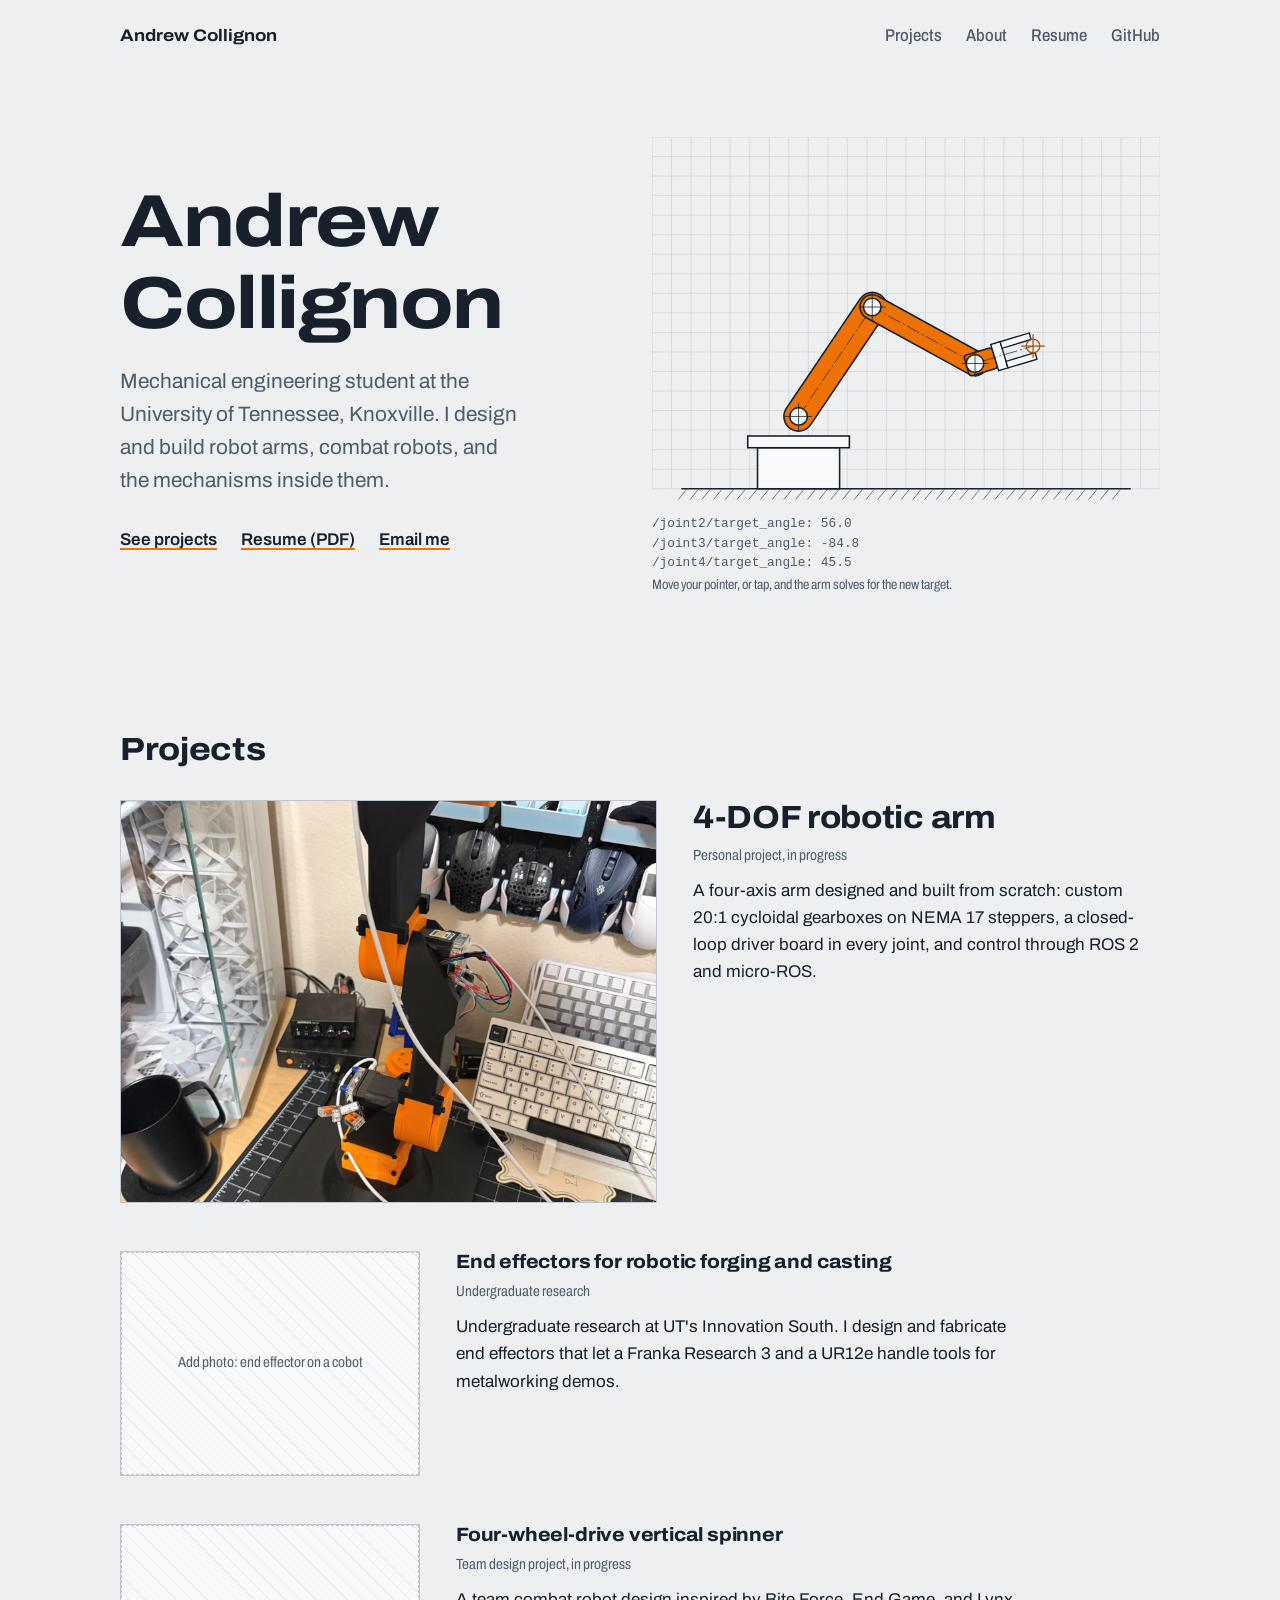
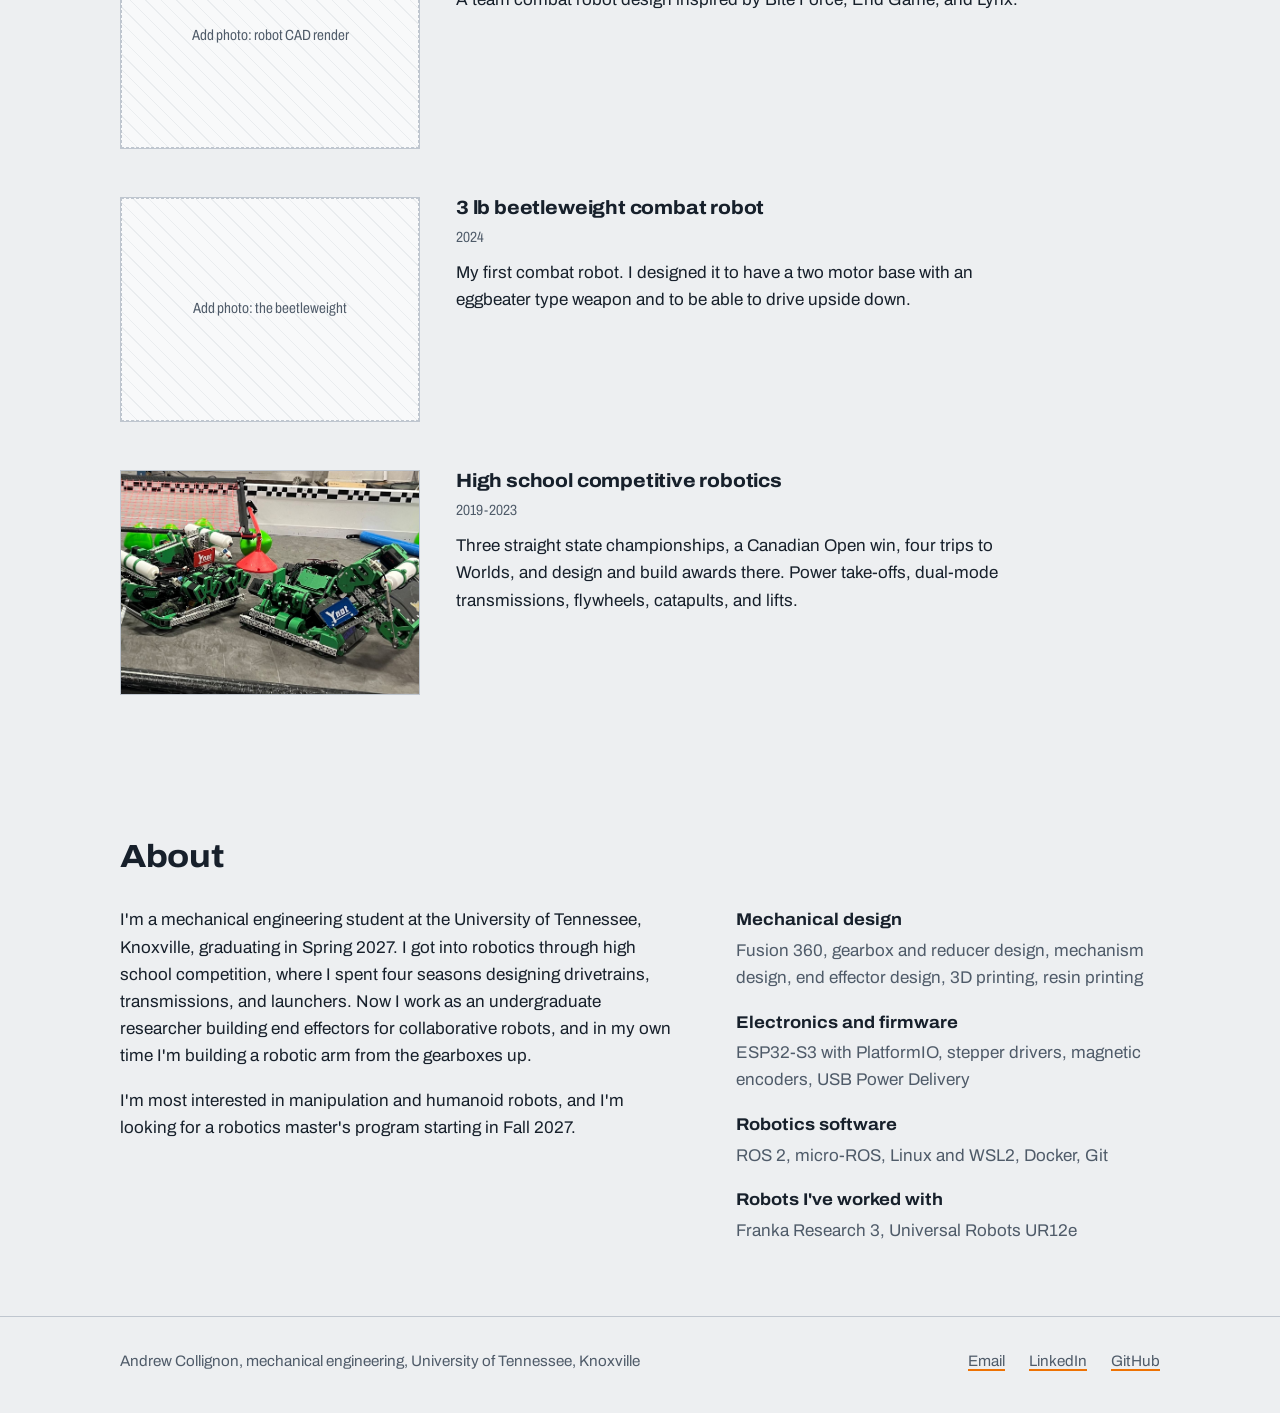
==== index.html @ b2ed2650 "Add arm photos" ====
<!DOCTYPE html>
<html lang="en">
<head>
<meta charset="utf-8">
<meta name="viewport" content="width=device-width, initial-scale=1, viewport-fit=cover">
<title>Andrew Collignon, robotics and mechanical design</title>
<meta name="description" content="Robotics projects by a mechanical engineering student at the University of Tennessee, Knoxville.">
<meta property="og:title" content="Andrew Collignon, robotics and mechanical design">
<meta property="og:description" content="Robotics projects by a mechanical engineering student at the University of Tennessee, Knoxville.">
<link rel="icon" href="data:image/svg+xml,<svg xmlns='http://www.w3.org/2000/svg' viewBox='0 0 100 100'><text y='.9em' font-size='90'>🦾</text></svg>">
<link rel="preconnect" href="https://fonts.googleapis.com">
<link rel="preconnect" href="https://fonts.gstatic.com" crossorigin>
<link rel="stylesheet" href="https://fonts.googleapis.com/css2?family=Archivo:wdth,wght@62..125,400..800&display=swap">
<link rel="stylesheet" href="style.css">
</head>
<body>
<a class="skip" href="#main">Skip to content</a>
<header class="site-head">
  <div class="wrap">
    <a class="site-name" href="index.html">Andrew Collignon</a>
    <nav class="site-nav" aria-label="Main">
      <a href="index.html#projects">Projects</a>
      <a href="index.html#about">About</a>
      <!-- Put your resume in the same folder as index.html and name it resume.pdf -->
      <a href="resume.pdf">Resume</a>
      <!-- Replace the # with your GitHub profile URL -->
      <a href="#">GitHub</a>
    </nav>
  </div>
</header>
<main id="main">
  <section class="wrap hero" data-ik-area>
    <div class="hero-text">
      <h1>Andrew Collignon</h1>
      <p>Mechanical engineering student at the University of Tennessee, Knoxville. I design and build robot arms, combat robots, and the mechanisms inside them.</p>
      <div class="hero-links">
        <a href="#projects">See projects</a>
        <a href="resume.pdf">Resume (PDF)</a>
        <a href="mailto:drewcolligno633@gmail.com">Email me</a>
      </div>
    </div>
    <figure class="drawing" style="margin:0">
      <svg id="arm-svg" viewBox="0 0 520 380" xmlns="http://www.w3.org/2000/svg" role="img" aria-label="Line drawing of a four-axis robot arm that reaches toward your pointer"></svg>
      <pre class="readout" id="arm-readout" aria-hidden="true"></pre>
      <figcaption class="hint">Move your pointer, or tap, and the arm solves for the new target.</figcaption>
    </figure>
  </section>

  <section class="section" id="projects">
    <div class="wrap">
      <h2>Projects</h2>
      <ul class="project-list">
    <li class="project-row lead">
      <a class="thumb" href="projects/robotic-arm.html" tabindex="-1" aria-hidden="true">
        <!-- Replace this placeholder with: <img src="images/YOUR-FILE.jpg" alt=""> -->
        <img src="images/arm-placeholder.jpg" alt="">
      </a>
      <div>
        <h3><a href="projects/robotic-arm.html">4-DOF robotic arm</a></h3>
        <p class="meta">Personal project, in progress</p>
        <p>A four-axis arm designed and built from scratch: custom 20:1 cycloidal gearboxes on NEMA 17 steppers, a closed-loop driver board in every joint, and control through ROS 2 and micro-ROS.</p>
      </div>
    </li>
    <li class="project-row">
      <a class="thumb" href="projects/metal-end-effectors.html" tabindex="-1" aria-hidden="true">
        <!-- Replace this placeholder with: <img src="images/YOUR-FILE.jpg" alt=""> -->
        <div class="ph">Add photo: end effector on a cobot</div>
      </a>
      <div>
        <h3><a href="projects/metal-end-effectors.html">End effectors for robotic forging and casting</a></h3>
        <p class="meta">Undergraduate research</p>
        <p>Undergraduate research at UT's Innovation South. I design and fabricate end effectors that let a Franka Research 3 and a UR12e handle tools for metalworking demos.</p>
      </div>
    </li>
    <li class="project-row">
      <a class="thumb" href="projects/vertical-spinner.html" tabindex="-1" aria-hidden="true">
        <!-- Replace this placeholder with: <img src="images/YOUR-FILE.jpg" alt=""> -->
        <div class="ph">Add photo: robot CAD render</div>
      </a>
      <div>
        <h3><a href="projects/vertical-spinner.html">Four-wheel-drive vertical spinner</a></h3>
        <p class="meta">Team design project, in progress</p>
        <p>A team combat robot design inspired by Bite Force, End Game, and Lynx.</p>
      </div>
    </li>
    <li class="project-row">
      <a class="thumb" href="projects/beetleweight.html" tabindex="-1" aria-hidden="true">
        <!-- Replace this placeholder with: <img src="images/YOUR-FILE.jpg" alt=""> -->
        <div class="ph">Add photo: the beetleweight</div>
      </a>
      <div>
        <h3><a href="projects/beetleweight.html">3 lb beetleweight combat robot</a></h3>
        <p class="meta">2024</p>
        <p>My first combat robot. I designed it to have a two motor base with an eggbeater type weapon and to be able to drive upside down.</p>
      </div>
    </li>
    <li class="project-row">
      <a class="thumb" href="projects/competitive-robotics.html" tabindex="-1" aria-hidden="true">
        <img src="images/vexu-bots.jpg" alt="">
      </a>
      <div>
        <h3><a href="projects/competitive-robotics.html">High school competitive robotics</a></h3>
        <p class="meta">2019-2023</p>
        <p>Three straight state championships, a Canadian Open win, four trips to Worlds, and design and build awards there. Power take-offs, dual-mode transmissions, flywheels, catapults, and lifts.</p>
      </div>
    </li>
      </ul>
    </div>
  </section>

  <section class="section" id="about">
    <div class="wrap">
      <h2>About</h2>
      <div class="about">
        <div>
          <p>I'm a mechanical engineering student at the University of Tennessee, Knoxville, graduating in Spring 2027. I got into robotics through high school competition, where I spent four seasons designing drivetrains, transmissions, and launchers. Now I work as an undergraduate researcher building end effectors for collaborative robots, and in my own time I'm building a robotic arm from the gearboxes up.</p>
          <p>I'm most interested in manipulation and humanoid robots, and I'm looking for a robotics master's program starting in Fall 2027.</p>
        </div>
        <dl class="skills">
          <dt>Mechanical design</dt>
          <dd>Fusion 360, gearbox and reducer design, mechanism design, end effector design, 3D printing, resin printing</dd>
          <dt>Electronics and firmware</dt>
          <dd>ESP32-S3 with PlatformIO, stepper drivers, magnetic encoders, USB Power Delivery</dd>
          <dt>Robotics software</dt>
          <dd>ROS 2, micro-ROS, Linux and WSL2, Docker, Git</dd>
          <dt>Robots I've worked with</dt>
          <dd>Franka Research 3, Universal Robots UR12e</dd>
        </dl>
      </div>
    </div>
  </section>
</main>
<script src="arm.js"></script>
<footer class="site-foot">
  <div class="wrap">
    <span>Andrew Collignon, mechanical engineering, University of Tennessee, Knoxville</span>
    <nav aria-label="Contact">
      <!-- Replace the addresses below with your own -->
      <a href="mailto:drewcolligno633@gmail.com">Email</a>
      <a href="#">LinkedIn</a>
      <a href="#">GitHub</a>
    </nav>
  </div>
</footer>
</body>
</html>
---- style.css ----
/* ==========================================================================
   Portfolio stylesheet
   Design idea: pages read like engineering drawings. Each project carries a
   "title block" (the bordered info box in the corner of a drawing), joints in
   the hero drawing have center marks, and the typeface's width axis carries
   the hierarchy: expanded for headings, normal for reading, narrow for the
   drawing metadata.
   ========================================================================== */

:root {
  --paper: #edeff1;      /* page background, cool drafting-film grey */
  --panel: #f8f9fa;      /* figure frames and title-block cells */
  --ink: #17202b;        /* main text, graphite navy */
  --ink-2: #4f5b69;      /* secondary text */
  --rule: #bfc6cf;       /* light lines */
  --orange: #ee7203;     /* industrial-robot orange, graphics only */
  --orange-ink: #a34c00; /* darker orange that is readable as text */
  --fill-bg: #fff1b8;    /* highlight for text you still need to fill in */

  --font: "Archivo", "Helvetica Neue", Arial, system-ui, sans-serif;
  --mono: ui-monospace, "Cascadia Mono", Consolas, "Liberation Mono", monospace;

  --measure: 68ch;
  --wide: 1120px;

  box-sizing: border-box;
  padding-top: env(safe-area-inset-top, 0px);
  padding-bottom: env(safe-area-inset-bottom, 0px);
}

@media (prefers-color-scheme: dark) {
  :root {
    --paper: #141b24;
    --panel: #1b2430;
    --ink: #e3e7ec;
    --ink-2: #9aa6b4;
    --rule: #33404f;
    --orange: #ff8a1f;
    --orange-ink: #ffa552;
    --fill-bg: #5a4a00;
  }
}

*, *::before, *::after { box-sizing: inherit; }

html { scroll-padding-top: env(safe-area-inset-top, 0px); }

body {
  margin: 0;
  background: var(--paper);
  color: var(--ink);
  font-family: var(--font);
  font-size: 1.0625rem;
  line-height: 1.6;
  font-variation-settings: "wdth" 100;
  -webkit-text-size-adjust: 100%;
}

img, video { max-width: 100%; height: auto; display: block; }

a { color: inherit; text-decoration-color: var(--orange); text-decoration-thickness: 2px; text-underline-offset: 3px; }
a:hover { color: var(--orange-ink); }
:focus-visible { outline: 3px solid var(--orange); outline-offset: 3px; border-radius: 2px; }

code { font-family: var(--mono); font-size: 0.88em; background: var(--panel); border: 1px solid var(--rule); padding: 0.05em 0.35em; border-radius: 3px; }

/* Text you still need to replace. Search the files for class="fill". */
.fill { background: var(--fill-bg); outline: 1px dashed var(--orange-ink); outline-offset: 1px; border-radius: 2px; padding: 0 0.2em; }

.skip { position: absolute; left: -999px; }
.skip:focus { left: 1rem; top: 1rem; background: var(--panel); padding: 0.5rem 1rem; z-index: 10; }

/* ---------- Layout ---------- */
.wrap { max-width: var(--wide); margin: 0 auto; padding: 0 clamp(1.1rem, 4vw, 2.5rem); }

/* ---------- Site header ---------- */
.site-head { padding: 1.4rem 0; }
.site-head .wrap { display: flex; flex-wrap: wrap; gap: 0.75rem 2rem; align-items: baseline; justify-content: space-between; }
.site-name { font-weight: 700; font-variation-settings: "wdth" 112; text-decoration: none; font-size: 1.05rem; }
.site-nav { display: flex; flex-wrap: wrap; gap: 0.4rem 1.5rem; }
.site-nav a { text-decoration: none; color: var(--ink-2); font-variation-settings: "wdth" 85; font-weight: 500; }
.site-nav a:hover, .site-nav a[aria-current="page"] { color: var(--ink); text-decoration: underline; text-decoration-color: var(--orange); }

/* ---------- Headings ---------- */
h1, h2, h3 { line-height: 1.12; margin: 0; font-weight: 750; letter-spacing: -0.01em; }
h1 { font-size: clamp(2.5rem, 6.4vw, 4.6rem); font-variation-settings: "wdth" 118; letter-spacing: -0.02em; }
h2 { font-size: clamp(1.5rem, 2.8vw, 2rem); font-variation-settings: "wdth" 112; }
h3 { font-size: 1.2rem; font-variation-settings: "wdth" 108; }

/* ---------- Home: hero ---------- */
.hero { display: grid; grid-template-columns: minmax(0, 1fr) minmax(0, 1.05fr); gap: clamp(1rem, 4vw, 3rem); align-items: center; padding-top: clamp(1.5rem, 5vw, 4rem); padding-bottom: clamp(2rem, 5vw, 4rem); }
.hero-text p { font-size: clamp(1.1rem, 1.7vw, 1.3rem); color: var(--ink-2); max-width: 34ch; margin: 1.25rem 0 0; }
.hero-links { display: flex; flex-wrap: wrap; gap: 0.75rem 1.5rem; margin-top: 1.75rem; font-weight: 600; }

.drawing { position: relative; }
.drawing svg { width: 100%; height: auto; display: block; }
.drawing .readout { font-family: var(--mono); font-size: 0.8rem; color: var(--ink-2); margin: 0.4rem 0 0; line-height: 1.5; min-height: 3em; }
.drawing .hint { font-size: 0.85rem; color: var(--ink-2); font-variation-settings: "wdth" 80; margin: 0.15rem 0 0; }

/* SVG drawing colors */
.ln-grid { stroke: var(--rule); stroke-width: 0.5; }
.ln-ground { stroke: var(--ink); stroke-width: 1.5; }
.ln-hatch { stroke: var(--ink-2); stroke-width: 0.8; }
.link-body { fill: var(--orange); stroke: var(--ink); stroke-width: 1.6; }
.base-body { fill: var(--panel); stroke: var(--ink); stroke-width: 1.6; }
.ln-center { stroke: var(--ink); stroke-width: 0.7; stroke-dasharray: 14 3 2 3; fill: none; }
.joint { fill: var(--panel); stroke: var(--ink); stroke-width: 1.6; }
.cmark { stroke: var(--ink); stroke-width: 0.8; }
.jaw { fill: var(--panel); stroke: var(--ink); stroke-width: 1.4; }
.target { stroke: var(--orange-ink); stroke-width: 1.2; fill: none; }

/* ---------- Home: sections ---------- */
.section { padding: clamp(2.5rem, 6vw, 4.5rem) 0; }
.section > .wrap > h2 { margin-bottom: 2rem; }

.project-list { list-style: none; margin: 0; padding: 0; display: grid; gap: clamp(2rem, 4vw, 3rem); }
.project-row { display: grid; grid-template-columns: minmax(0, 300px) minmax(0, 1fr); gap: clamp(1rem, 3vw, 2.25rem); align-items: start; }
.project-row.lead { grid-template-columns: minmax(0, 1.15fr) minmax(0, 1fr); }
.project-row.lead h3 { font-size: clamp(1.5rem, 2.6vw, 2rem); }
.project-row h3 a { text-decoration: none; }
.project-row h3 a:hover { text-decoration: underline; text-decoration-color: var(--orange); }
.project-row p { margin: 0.6rem 0 0; max-width: 58ch; }
.project-row .meta { color: var(--ink-2); font-size: 0.92rem; font-variation-settings: "wdth" 80; margin-top: 0.5rem; }
.thumb { display: block; text-decoration: none; color: var(--ink-2); border: 1px solid var(--rule); background: var(--panel); aspect-ratio: 4 / 3; overflow: hidden; }
.thumb img { width: 100%; height: 100%; object-fit: cover; }

.about { display: grid; grid-template-columns: minmax(0, 1.3fr) minmax(0, 1fr); gap: clamp(1.5rem, 5vw, 4rem); }
.about p { max-width: var(--measure); margin: 0 0 1em; }
.skills { margin: 0; }
.skills dt { font-weight: 700; font-variation-settings: "wdth" 108; margin-top: 1.1rem; }
.skills dt:first-child { margin-top: 0; }
.skills dd { margin: 0.2rem 0 0; color: var(--ink-2); }

/* ---------- Placeholder figure (shown until you add a real image) ---------- */
.ph { display: grid; place-items: center; text-align: center; padding: 1.25rem; height: 100%; min-height: 160px; color: var(--ink-2); font-size: 0.92rem; font-variation-settings: "wdth" 80; border: 1.5px dashed var(--rule); background:
  repeating-linear-gradient(45deg, transparent 0 10px, color-mix(in srgb, var(--rule) 25%, transparent) 10px 11px); }

/* ---------- Project pages ---------- */
.back { display: inline-block; margin-top: 1rem; font-variation-settings: "wdth" 85; color: var(--ink-2); }

.project-head { display: grid; grid-template-columns: minmax(0, 1fr) minmax(260px, 340px); gap: clamp(1.5rem, 4vw, 3.5rem); align-items: end; padding: clamp(1.5rem, 4vw, 3rem) 0 clamp(1.5rem, 3vw, 2.5rem); }
.project-head h1 { font-size: clamp(2.2rem, 5.2vw, 3.8rem); }
.project-head .summary { font-size: clamp(1.08rem, 1.6vw, 1.25rem); color: var(--ink-2); max-width: 52ch; margin: 1rem 0 0; }

/* Title block: the bordered info box from the corner of a drawing */
.title-block { border: 2px solid var(--ink); display: grid; grid-template-columns: 1fr 1fr; margin: 0; background: var(--panel); font-variation-settings: "wdth" 80; }
.title-block div { border-right: 1px solid var(--ink); border-bottom: 1px solid var(--ink); padding: 0.45rem 0.65rem 0.55rem; }
.title-block div:nth-child(2n) { border-right: 0; }
.title-block .span { grid-column: 1 / -1; border-right: 0; }
.title-block div:last-child { border-bottom: 0; }
.title-block dt { font-size: 0.78rem; color: var(--ink-2); line-height: 1.3; }
.title-block dd { margin: 0.1rem 0 0; font-size: 0.98rem; font-weight: 600; line-height: 1.35; }

.article { padding-bottom: clamp(3rem, 6vw, 5rem); }
.article > * { max-width: var(--measure); }
.article > figure, .article > .figure-row { max-width: none; }
.article h2 { margin: 3rem 0 1rem; }
.article h3 { margin: 2rem 0 0.6rem; }
.article p, .article ul, .article ol { margin: 0 0 1em; }
.article li { margin-bottom: 0.45em; }

figure { margin: 2rem 0; }
figure .frame { border: 1px solid var(--rule); background: var(--panel); }
figure .frame.tall { aspect-ratio: 16 / 9; }
figcaption { font-size: 0.92rem; color: var(--ink-2); margin-top: 0.55rem; font-variation-settings: "wdth" 85; max-width: var(--measure); }
.figure-row { display: grid; grid-template-columns: repeat(auto-fit, minmax(240px, 1fr)); gap: 1.25rem; margin: 2rem 0; }
.figure-row figure { margin: 0; }
.figure-row .frame { aspect-ratio: 4 / 3; }

.diagram { overflow-x: auto; }
.diagram svg { min-width: 640px; width: 100%; height: auto; display: block; }
.dg-box { fill: var(--paper); stroke: var(--ink); stroke-width: 1.5; }
.dg-box.hl { fill: color-mix(in srgb, var(--orange) 18%, var(--paper)); }
.dg-text { fill: var(--ink); font-family: var(--font); font-size: 15px; font-weight: 650; }
.dg-sub { fill: var(--ink-2); font-family: var(--font); font-size: 12.5px; }
.dg-mono { fill: var(--ink-2); font-family: var(--mono); font-size: 11.5px; }
.dg-line { stroke: var(--ink); stroke-width: 1.4; fill: none; }

/* Problem / fix pairs */
.fixes { list-style: none; padding: 0; margin: 0; }
.fixes li { border-left: 3px solid var(--orange); padding: 0.1rem 0 0.1rem 1.1rem; margin-bottom: 1.6rem; }
.fixes h3 { margin: 0 0 0.35rem; }
.fixes p { margin: 0 0 0.4em; }

.next-project { border-top: 2px solid var(--ink); padding: 1.5rem 0 0; margin-top: 3rem; font-variation-settings: "wdth" 85; }
.next-project a { font-size: 1.35rem; font-weight: 700; font-variation-settings: "wdth" 112; display: inline-block; margin-top: 0.2rem; }

/* ---------- Footer ---------- */
.site-foot { border-top: 1px solid var(--rule); padding: 2rem 0 2.5rem; color: var(--ink-2); font-size: 0.95rem; }
.site-foot .wrap { display: flex; flex-wrap: wrap; gap: 0.75rem 2rem; justify-content: space-between; }
.site-foot nav { display: flex; flex-wrap: wrap; gap: 0.5rem 1.5rem; }

/* ---------- Small screens ---------- */
@media (max-width: 760px) {
  .hero, .about, .project-head { grid-template-columns: minmax(0, 1fr); }
  .project-row, .project-row.lead { grid-template-columns: minmax(0, 1fr); }
  .hero-text p { max-width: none; }
  .drawing { max-width: 460px; }
}
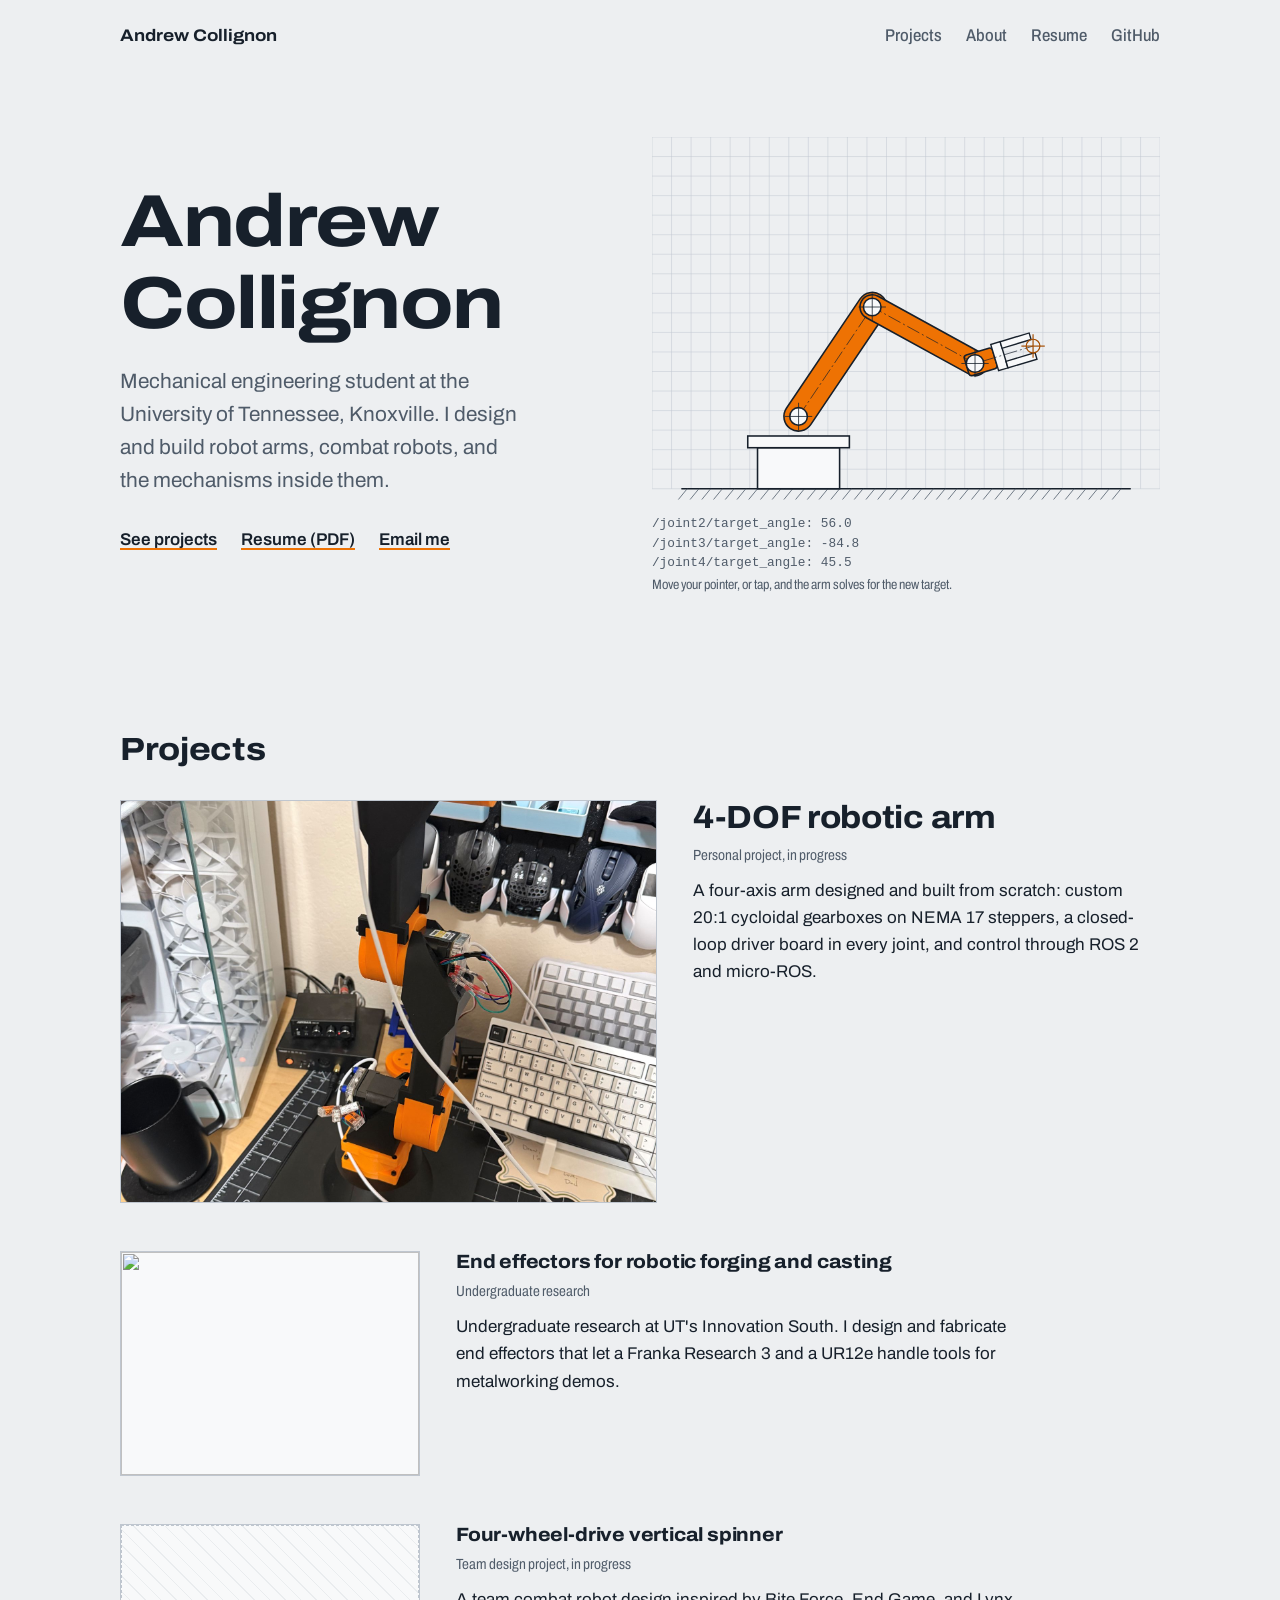
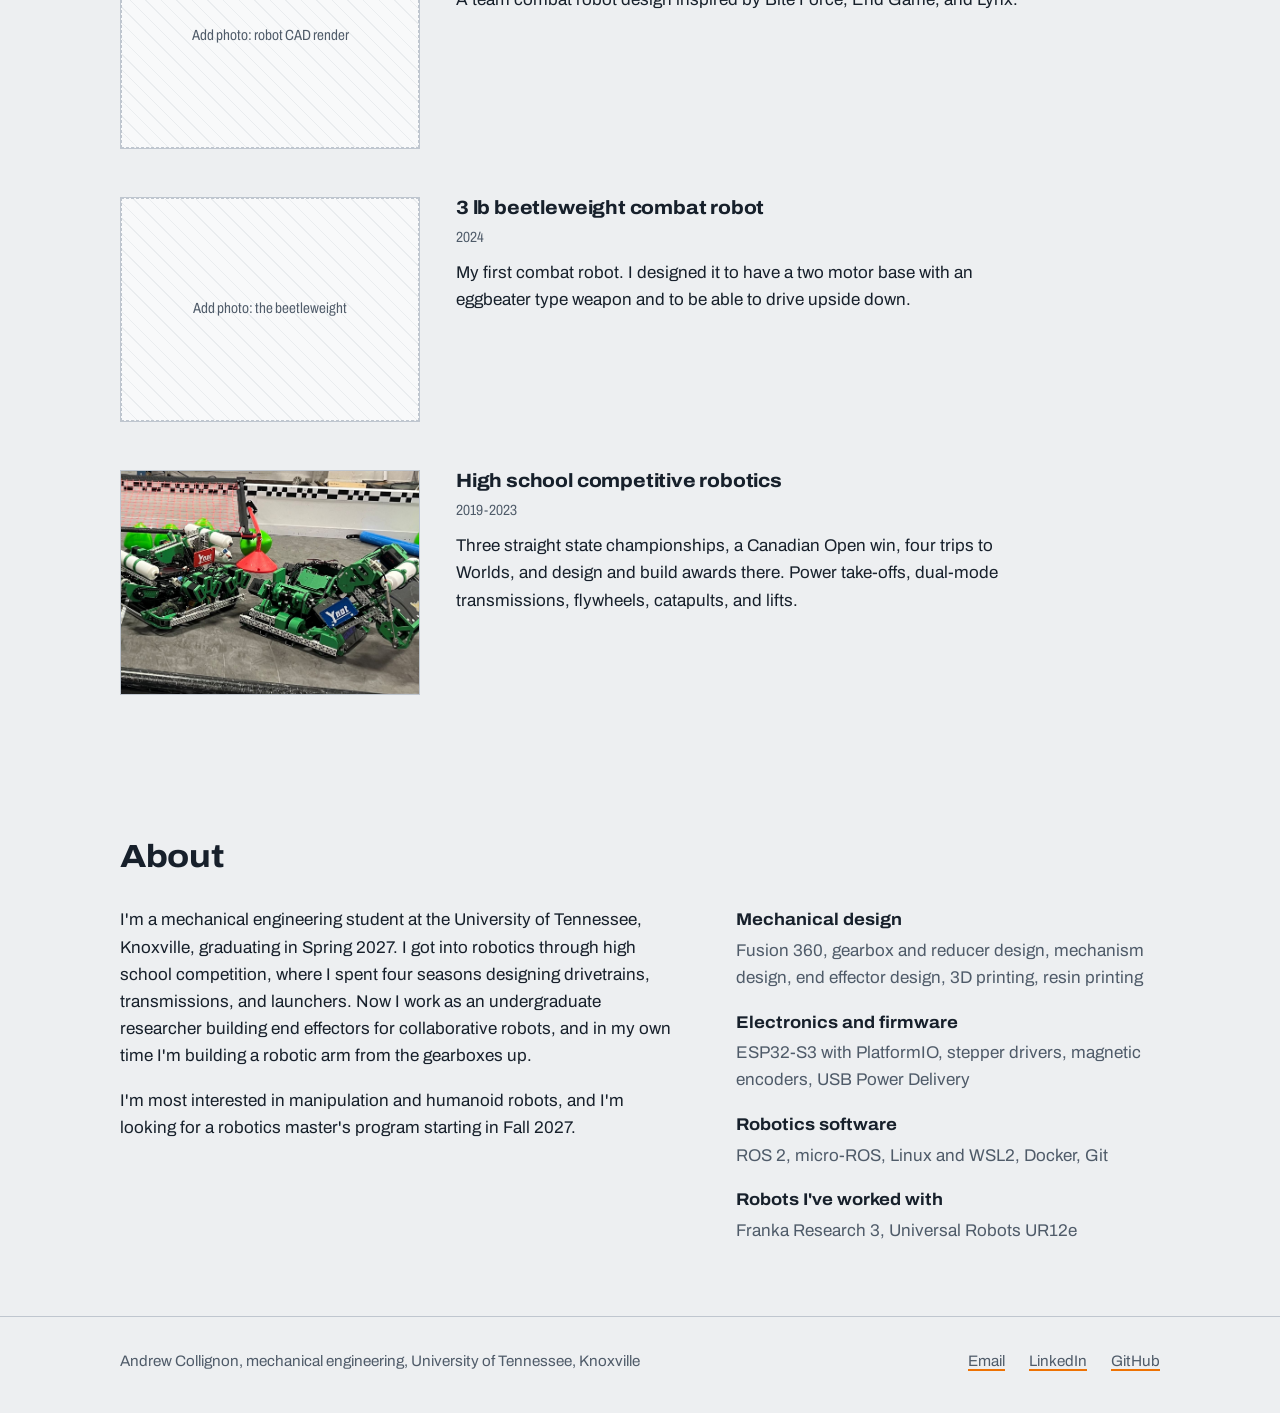
==== commit 30934e65: "Add arm photos" ====
--- a/index.html
+++ b/index.html
@@ -64,7 +64,7 @@
     <li class="project-row">
       <a class="thumb" href="projects/metal-end-effectors.html" tabindex="-1" aria-hidden="true">
         <!-- Replace this placeholder with: <img src="images/YOUR-FILE.jpg" alt=""> -->
-        <div class="ph">Add photo: end effector on a cobot</div>
+        <img src="images/arm-placeholder.png" alt="">
       </a>
       <div>
         <h3><a href="projects/metal-end-effectors.html">End effectors for robotic forging and casting</a></h3>
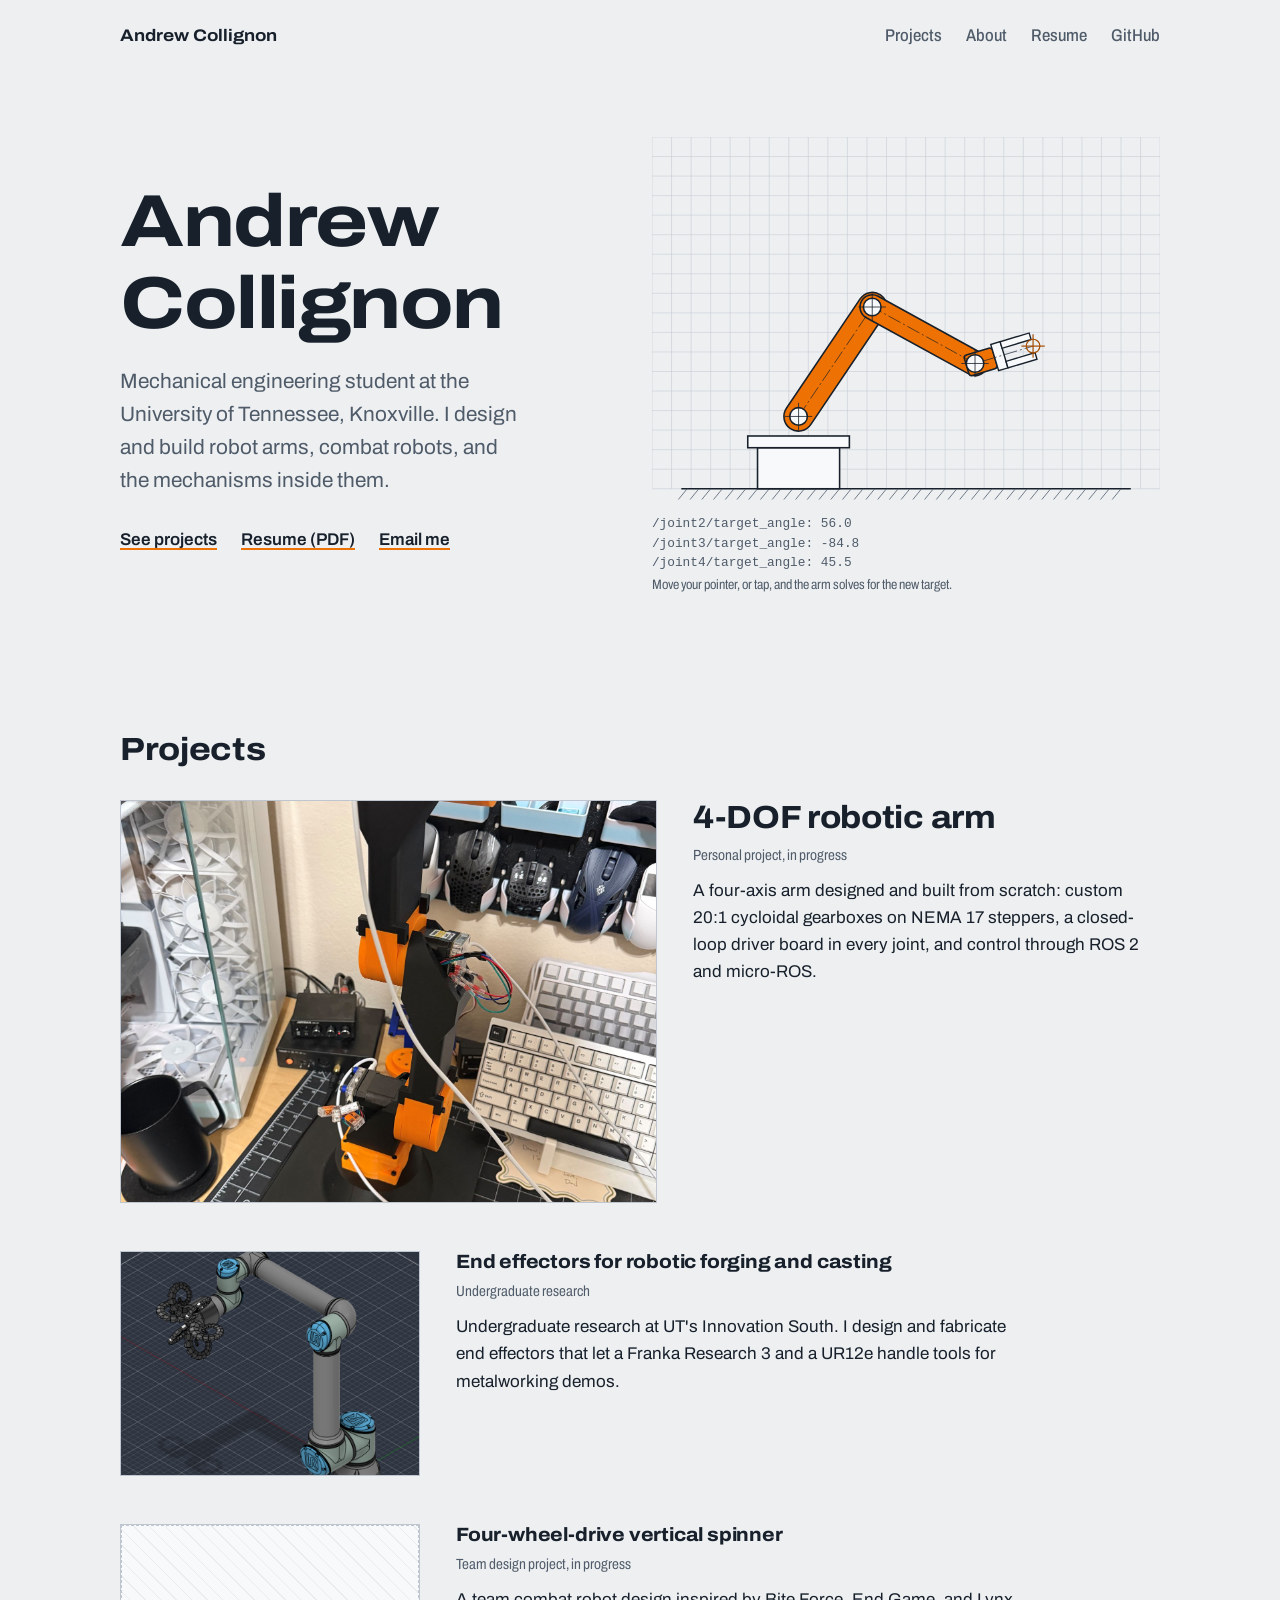
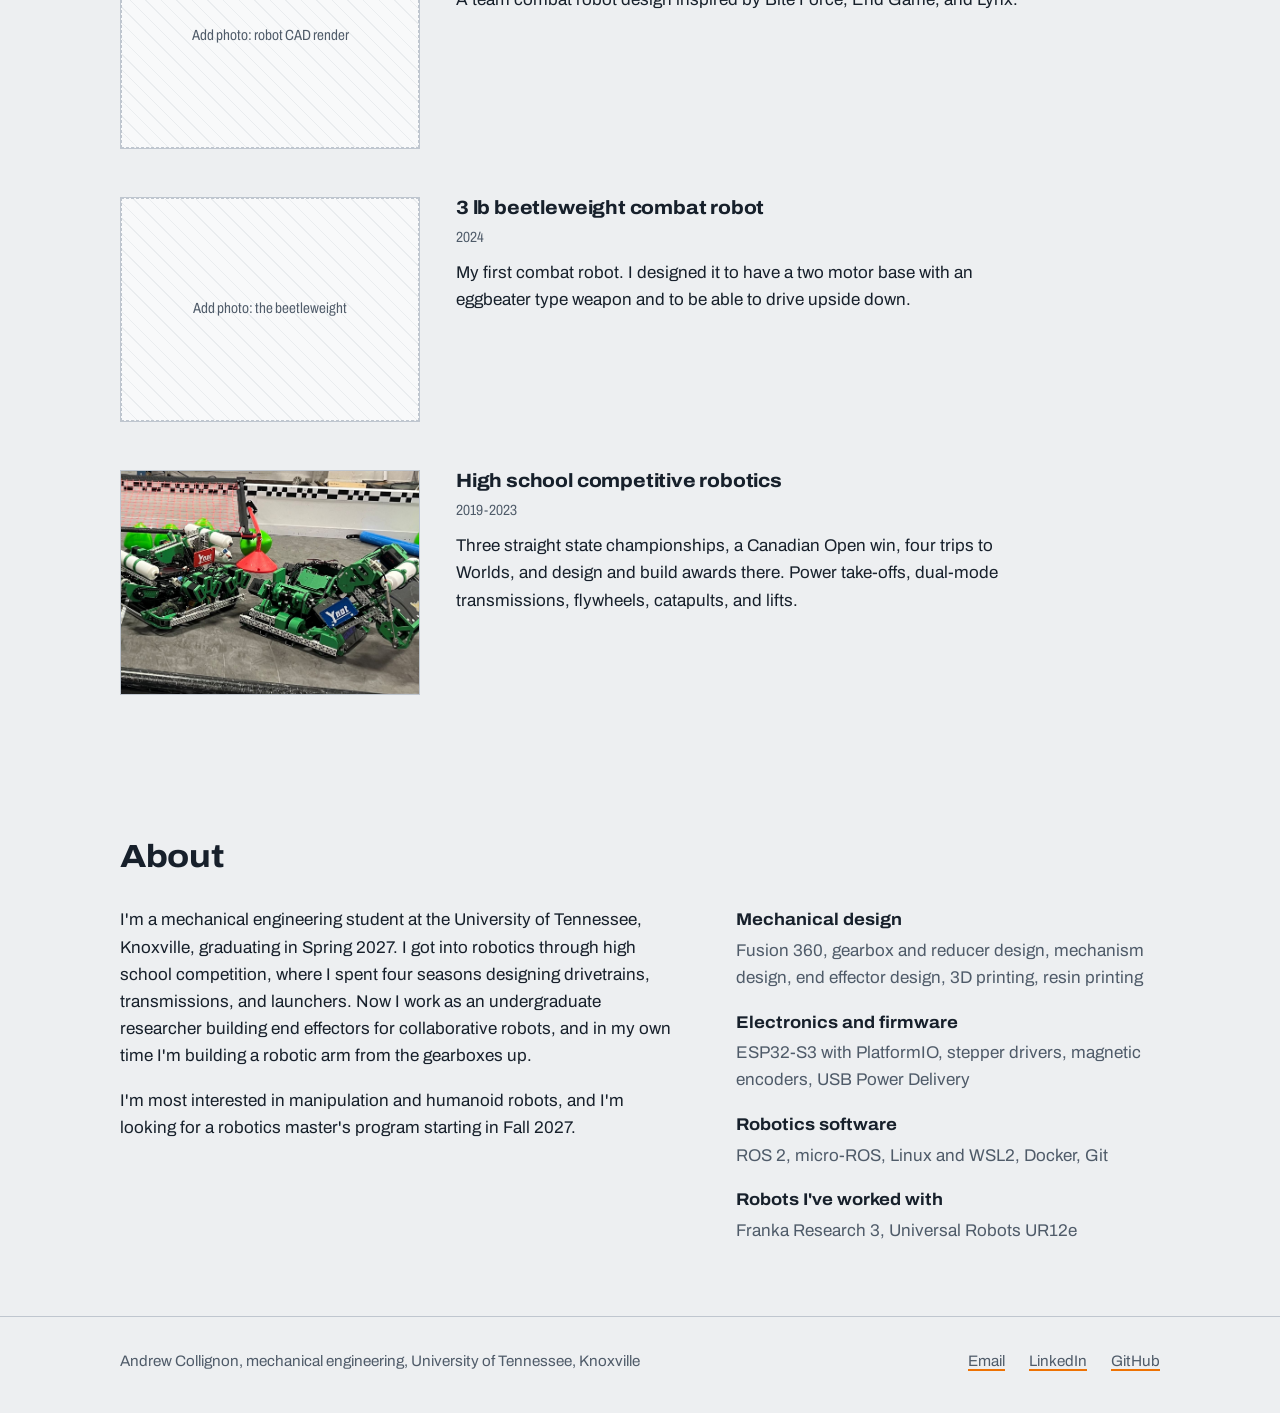
==== commit 56407664: "Add arm photos" ====
--- a/index.html
+++ b/index.html
@@ -64,7 +64,7 @@
     <li class="project-row">
       <a class="thumb" href="projects/metal-end-effectors.html" tabindex="-1" aria-hidden="true">
         <!-- Replace this placeholder with: <img src="images/YOUR-FILE.jpg" alt=""> -->
-        <img src="images/arm-placeholder.png" alt="">
+        <img src="images/end-effector.png" alt="">
       </a>
       <div>
         <h3><a href="projects/metal-end-effectors.html">End effectors for robotic forging and casting</a></h3>
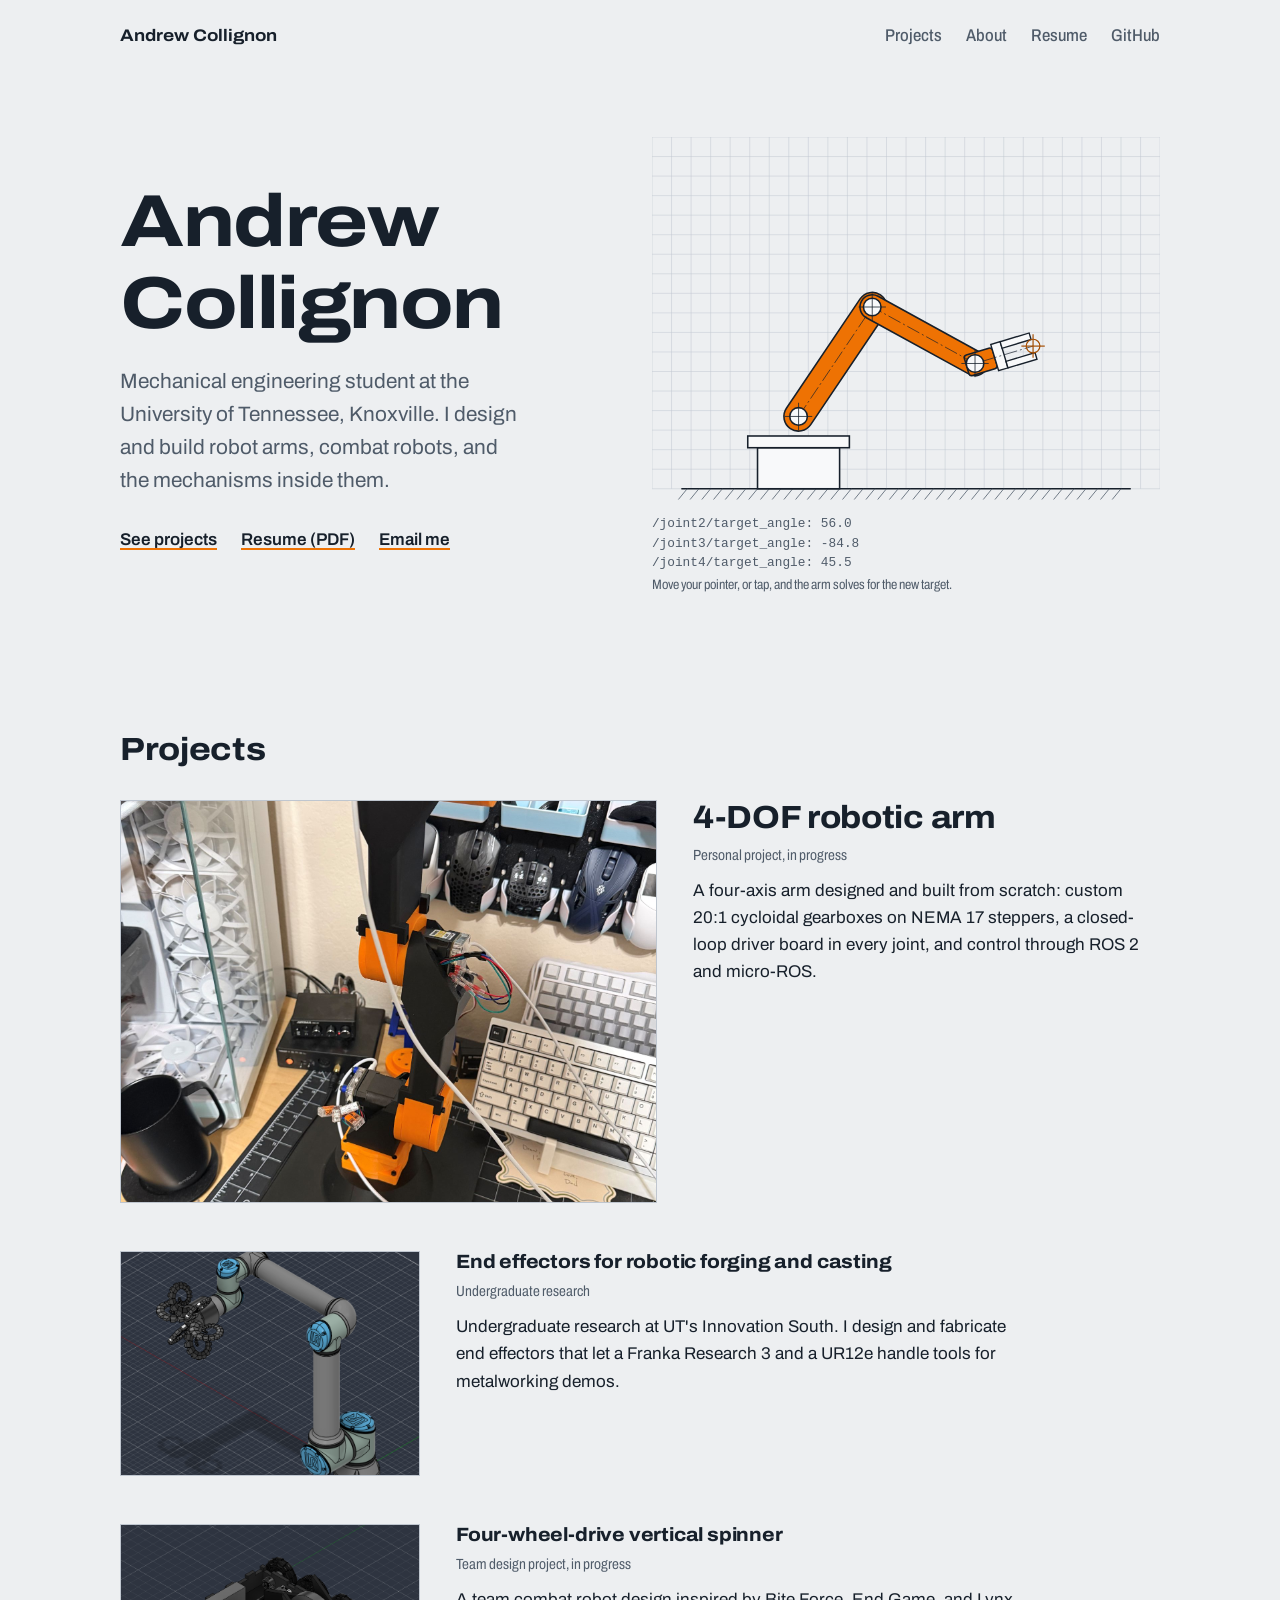
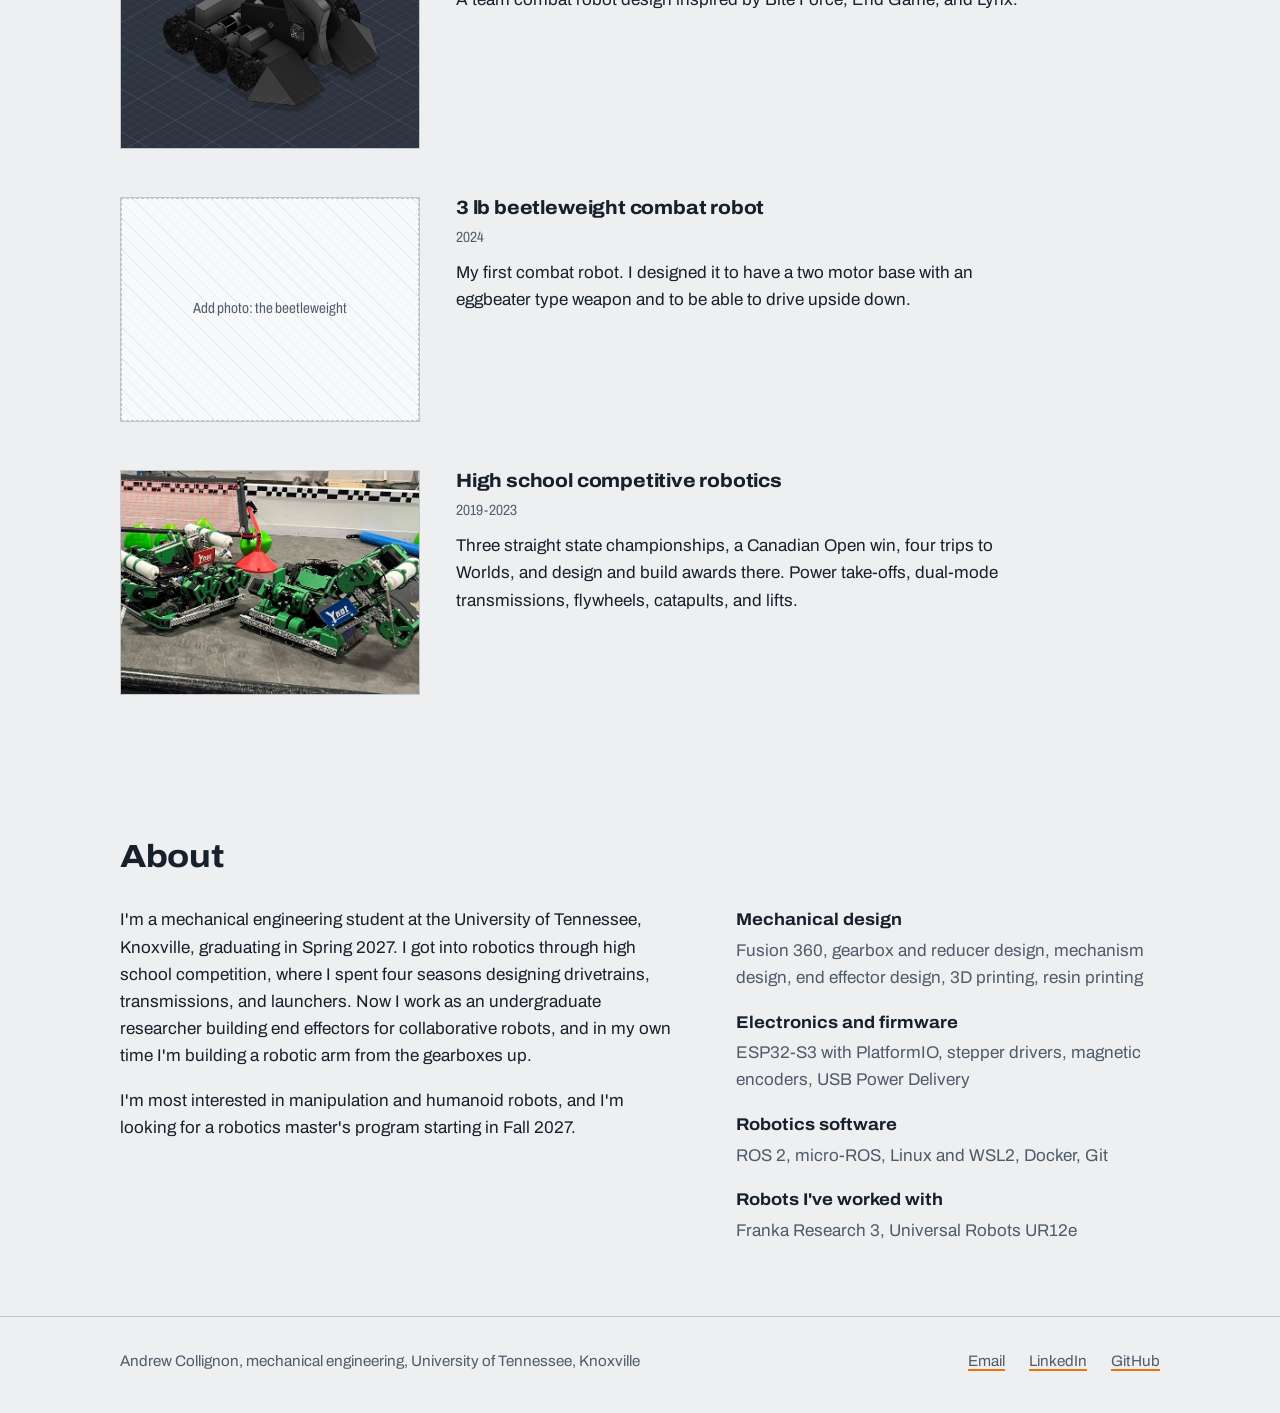
==== commit e535185e: "Add arm photos" ====
--- a/index.html
+++ b/index.html
@@ -75,7 +75,7 @@
     <li class="project-row">
       <a class="thumb" href="projects/vertical-spinner.html" tabindex="-1" aria-hidden="true">
         <!-- Replace this placeholder with: <img src="images/YOUR-FILE.jpg" alt=""> -->
-        <div class="ph">Add photo: robot CAD render</div>
+        <img src="images/Ajax.png" alt="">
       </a>
       <div>
         <h3><a href="projects/vertical-spinner.html">Four-wheel-drive vertical spinner</a></h3>
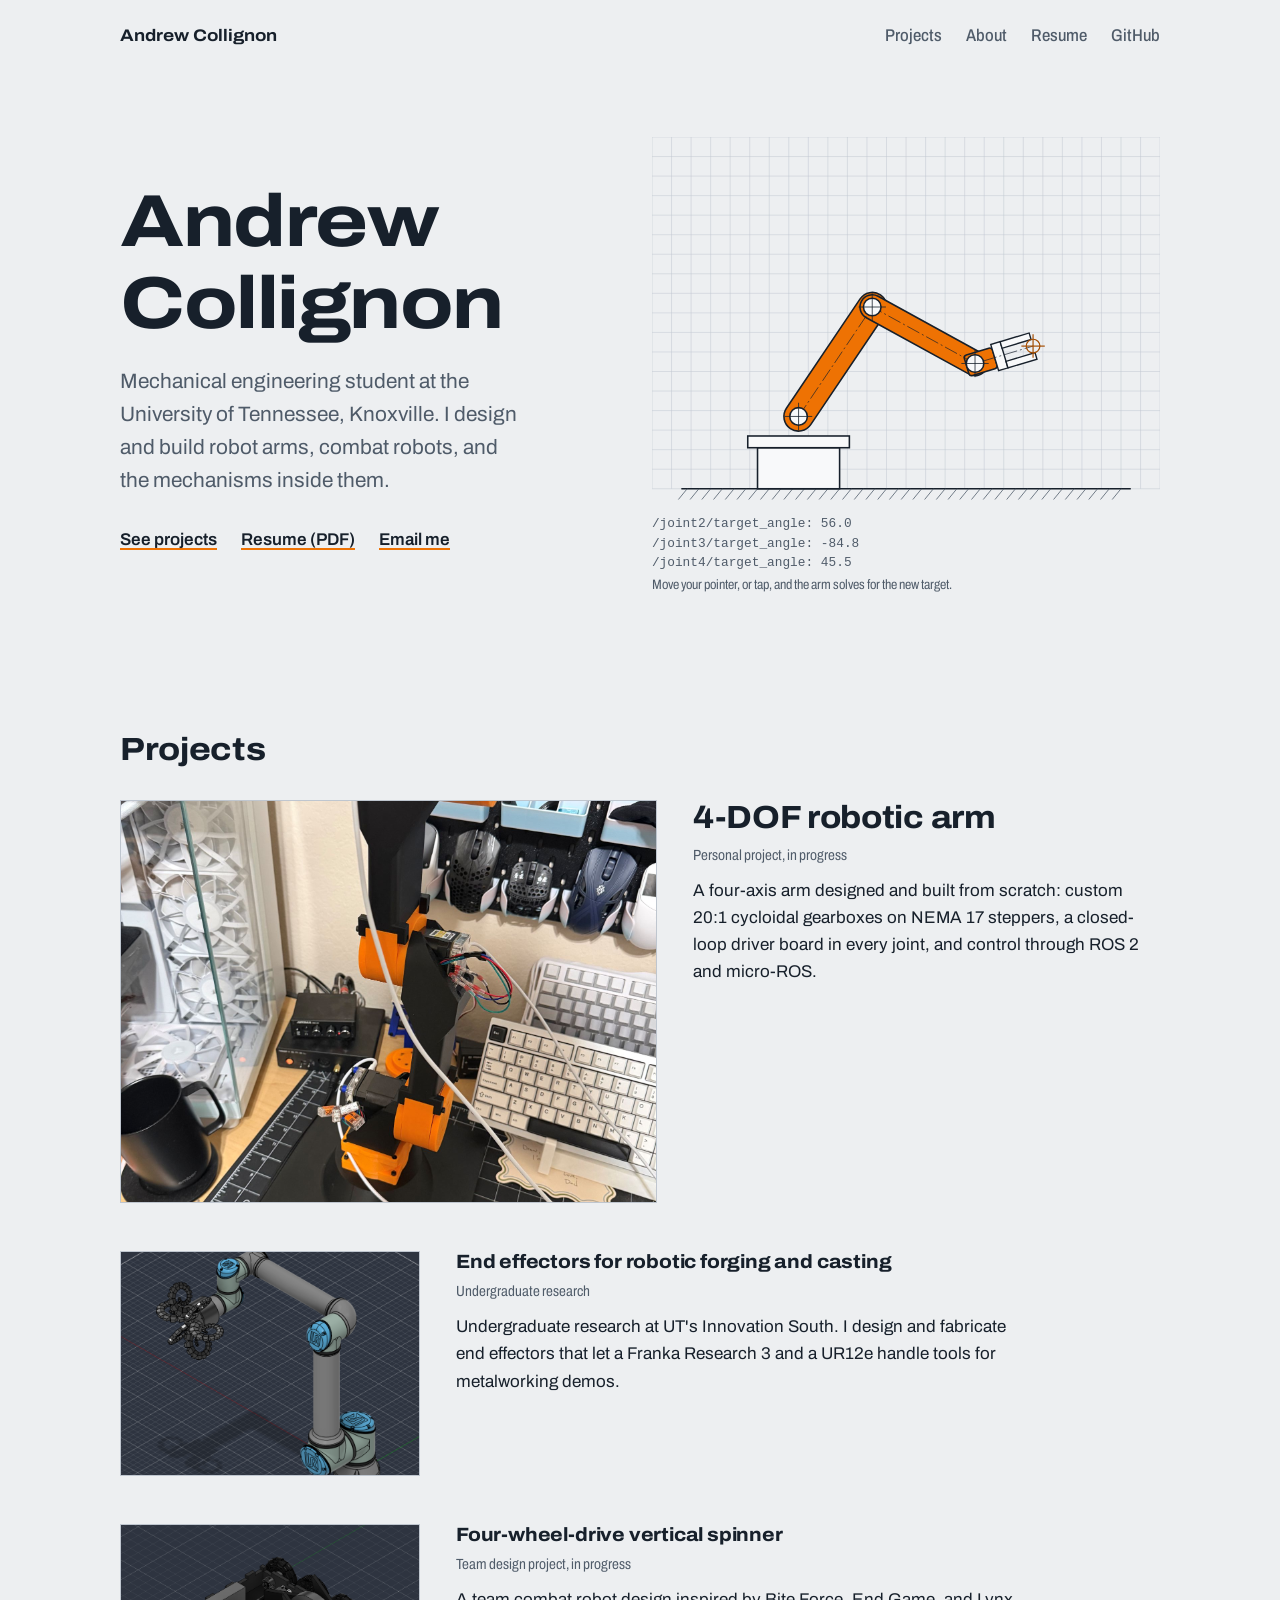
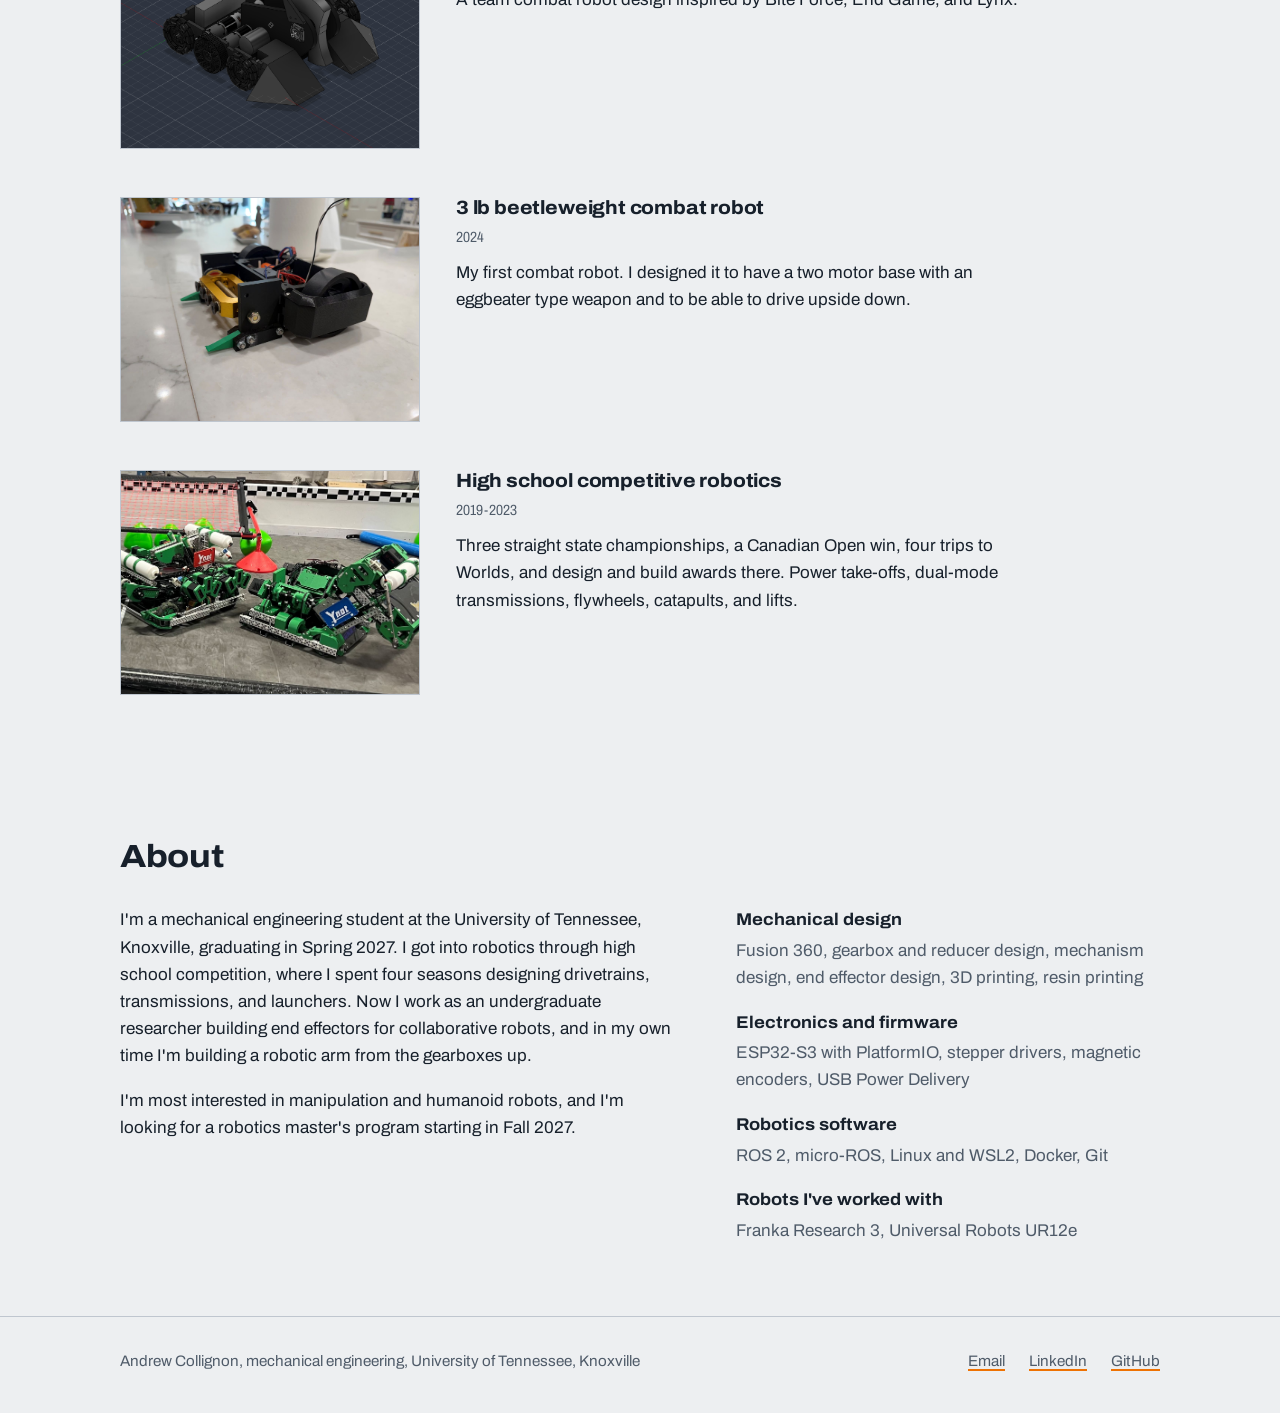
==== commit 17f1776d: "Add 3lb photo" ====
--- a/index.html
+++ b/index.html
@@ -86,7 +86,7 @@
     <li class="project-row">
       <a class="thumb" href="projects/beetleweight.html" tabindex="-1" aria-hidden="true">
         <!-- Replace this placeholder with: <img src="images/YOUR-FILE.jpg" alt=""> -->
-        <div class="ph">Add photo: the beetleweight</div>
+        <img src="images/3lb.jpg" alt="">
       </a>
       <div>
         <h3><a href="projects/beetleweight.html">3 lb beetleweight combat robot</a></h3>
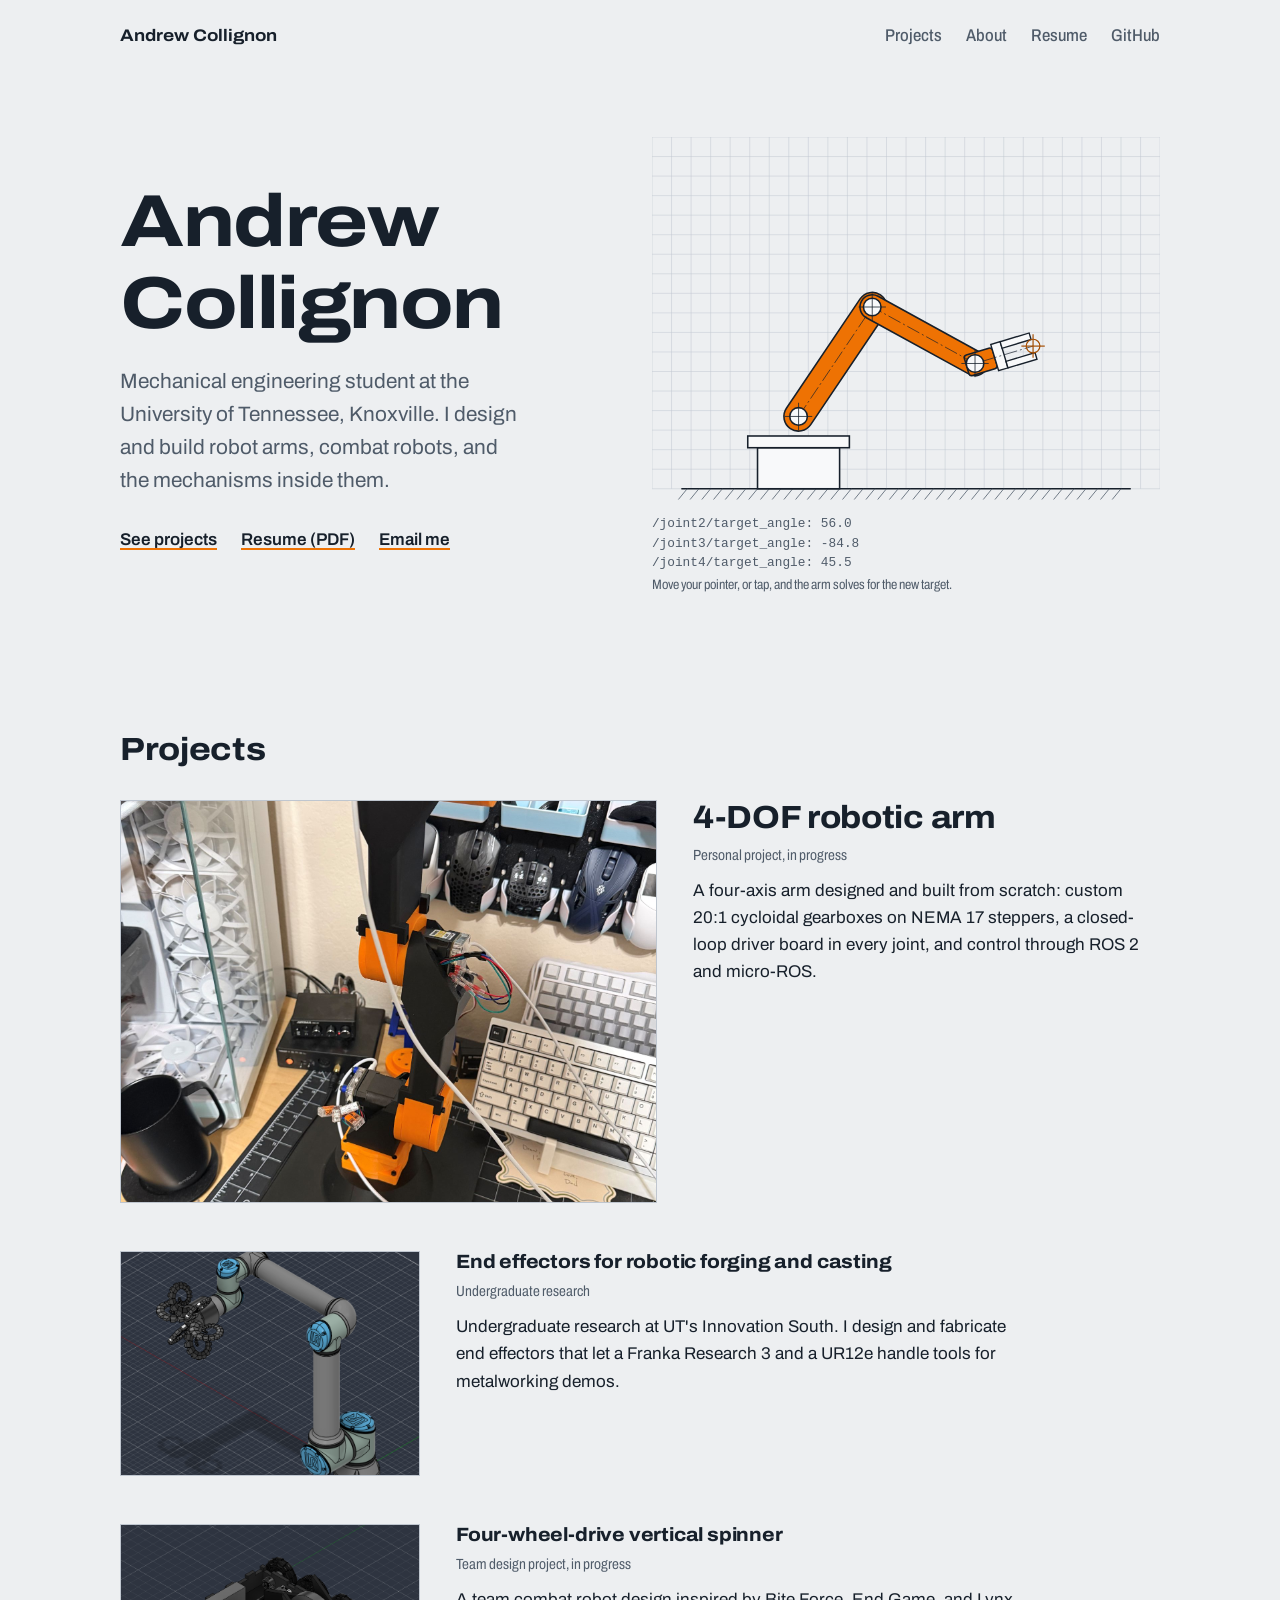
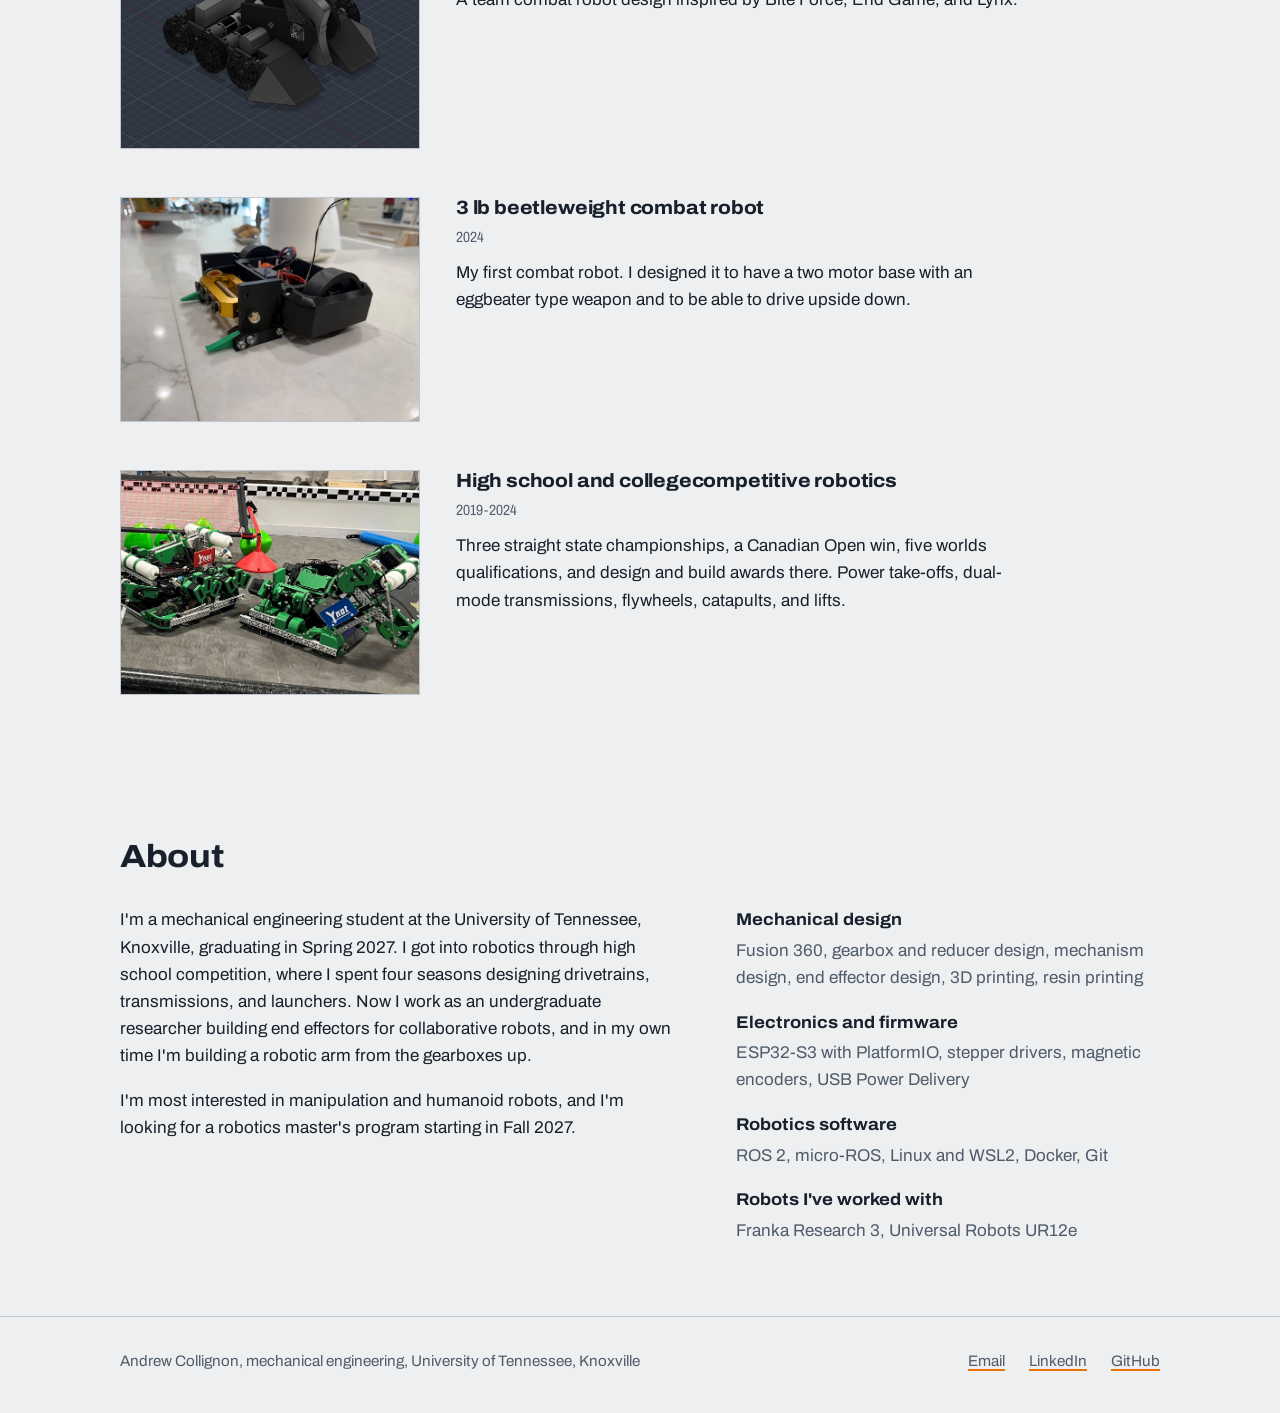
==== commit 198394a4: "updated the vex section" ====
--- a/index.html
+++ b/index.html
@@ -99,9 +99,9 @@
         <img src="images/vexu-bots.jpg" alt="">
       </a>
       <div>
-        <h3><a href="projects/competitive-robotics.html">High school competitive robotics</a></h3>
-        <p class="meta">2019-2023</p>
-        <p>Three straight state championships, a Canadian Open win, four trips to Worlds, and design and build awards there. Power take-offs, dual-mode transmissions, flywheels, catapults, and lifts.</p>
+        <h3><a href="projects/competitive-robotics.html">High school and collegecompetitive robotics</a></h3>
+        <p class="meta">2019-2024</p>
+        <p>Three straight state championships, a Canadian Open win, five worlds qualifications, and design and build awards there. Power take-offs, dual-mode transmissions, flywheels, catapults, and lifts.</p>
       </div>
     </li>
       </ul>
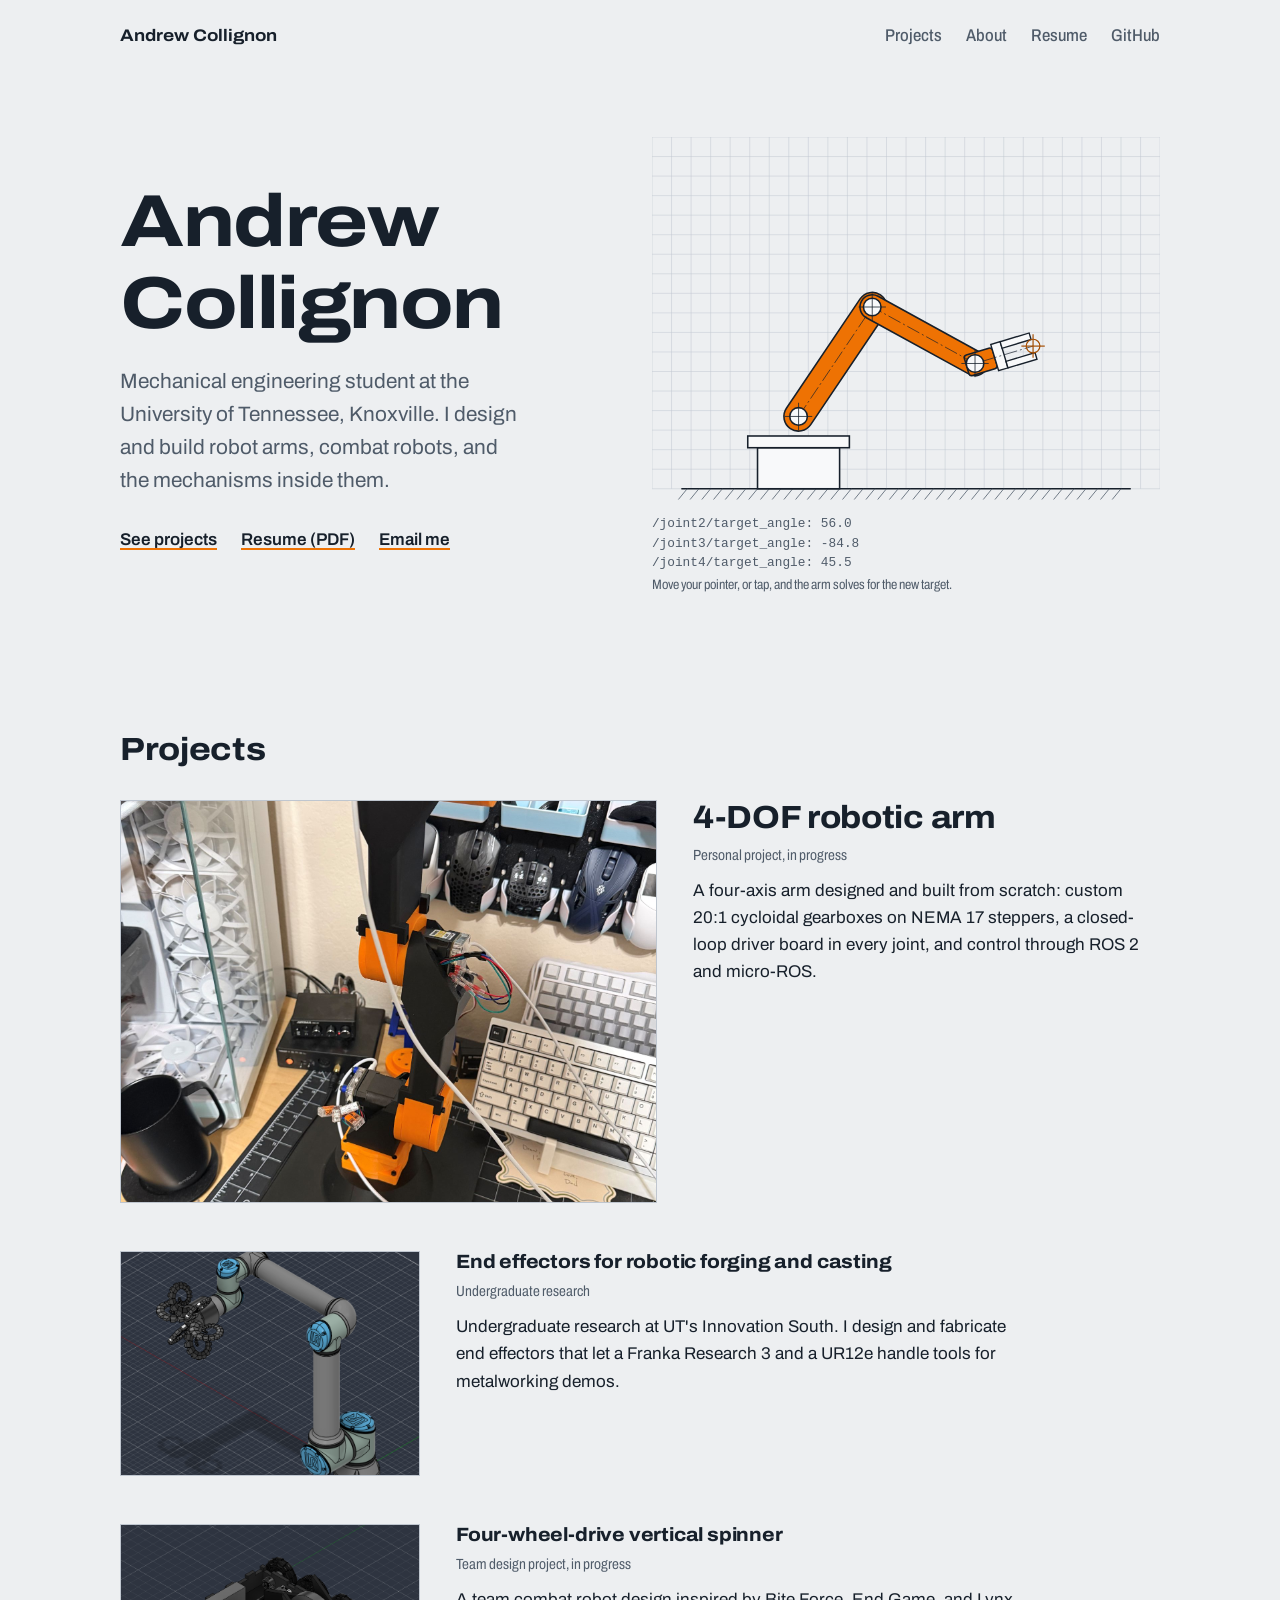
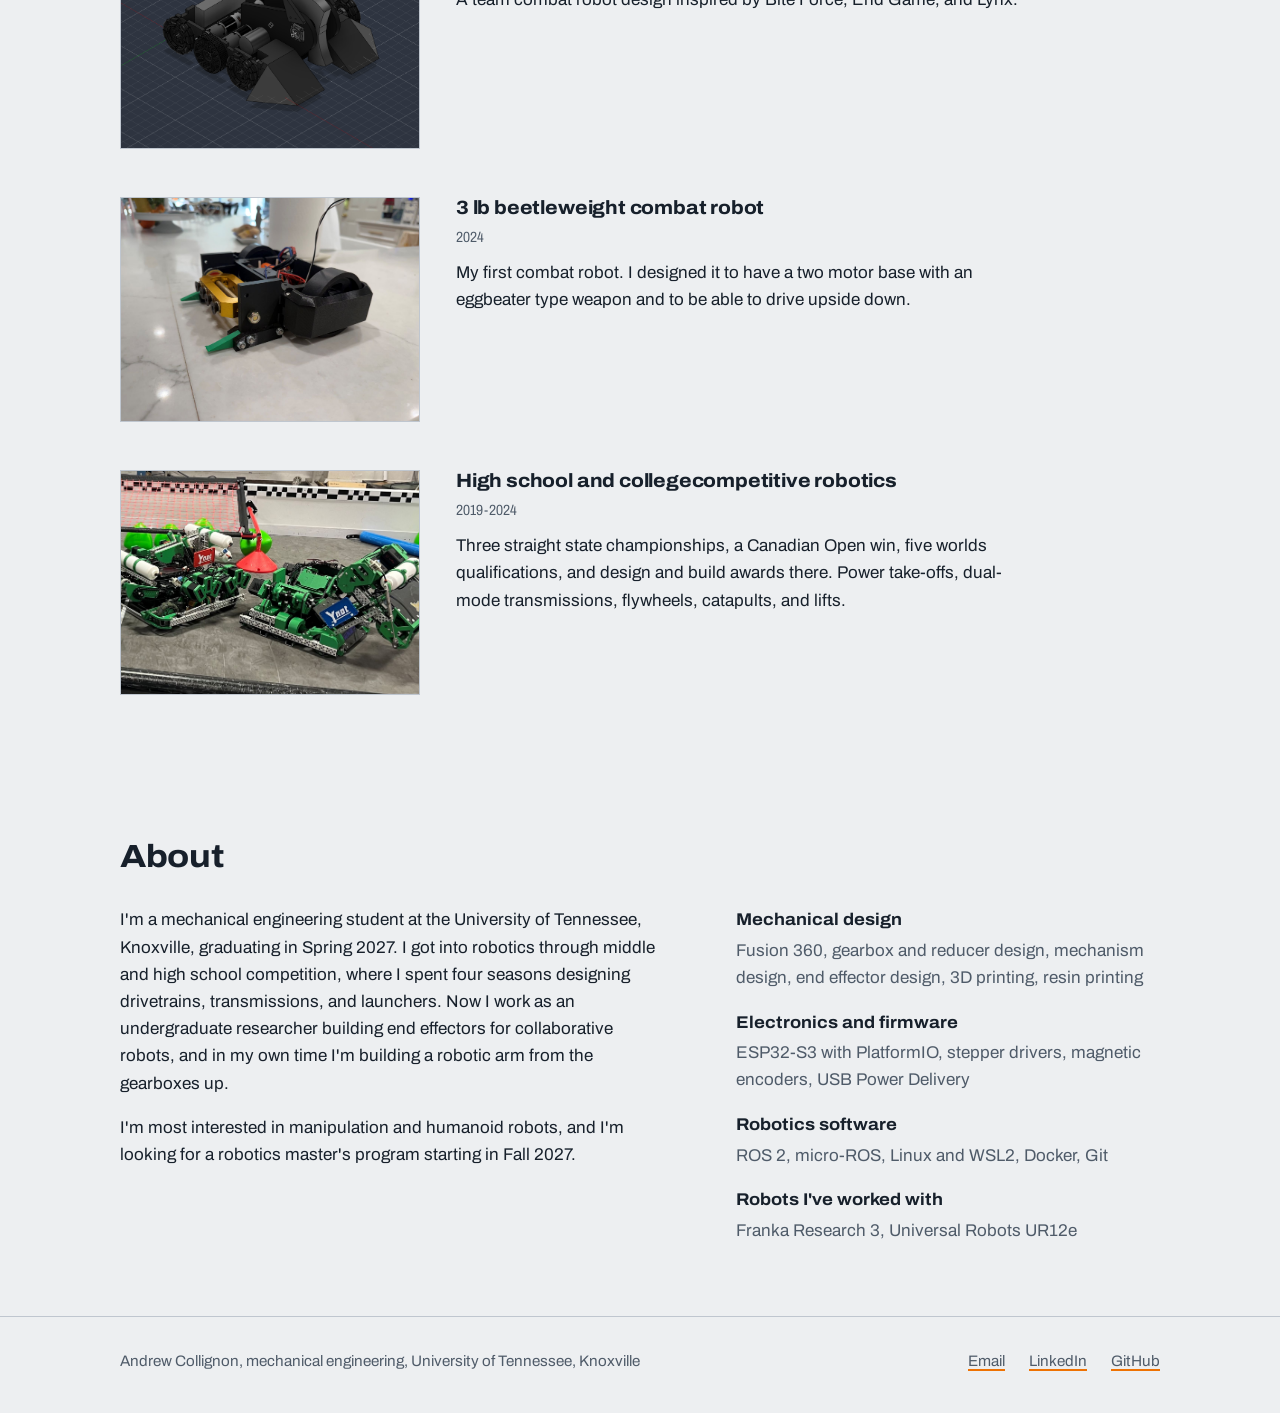
==== commit e5727e49: "more updates" ====
--- a/index.html
+++ b/index.html
@@ -113,7 +113,7 @@
       <h2>About</h2>
       <div class="about">
         <div>
-          <p>I'm a mechanical engineering student at the University of Tennessee, Knoxville, graduating in Spring 2027. I got into robotics through high school competition, where I spent four seasons designing drivetrains, transmissions, and launchers. Now I work as an undergraduate researcher building end effectors for collaborative robots, and in my own time I'm building a robotic arm from the gearboxes up.</p>
+          <p>I'm a mechanical engineering student at the University of Tennessee, Knoxville, graduating in Spring 2027. I got into robotics through middle and high school competition, where I spent four seasons designing drivetrains, transmissions, and launchers. Now I work as an undergraduate researcher building end effectors for collaborative robots, and in my own time I'm building a robotic arm from the gearboxes up.</p>
           <p>I'm most interested in manipulation and humanoid robots, and I'm looking for a robotics master's program starting in Fall 2027.</p>
         </div>
         <dl class="skills">
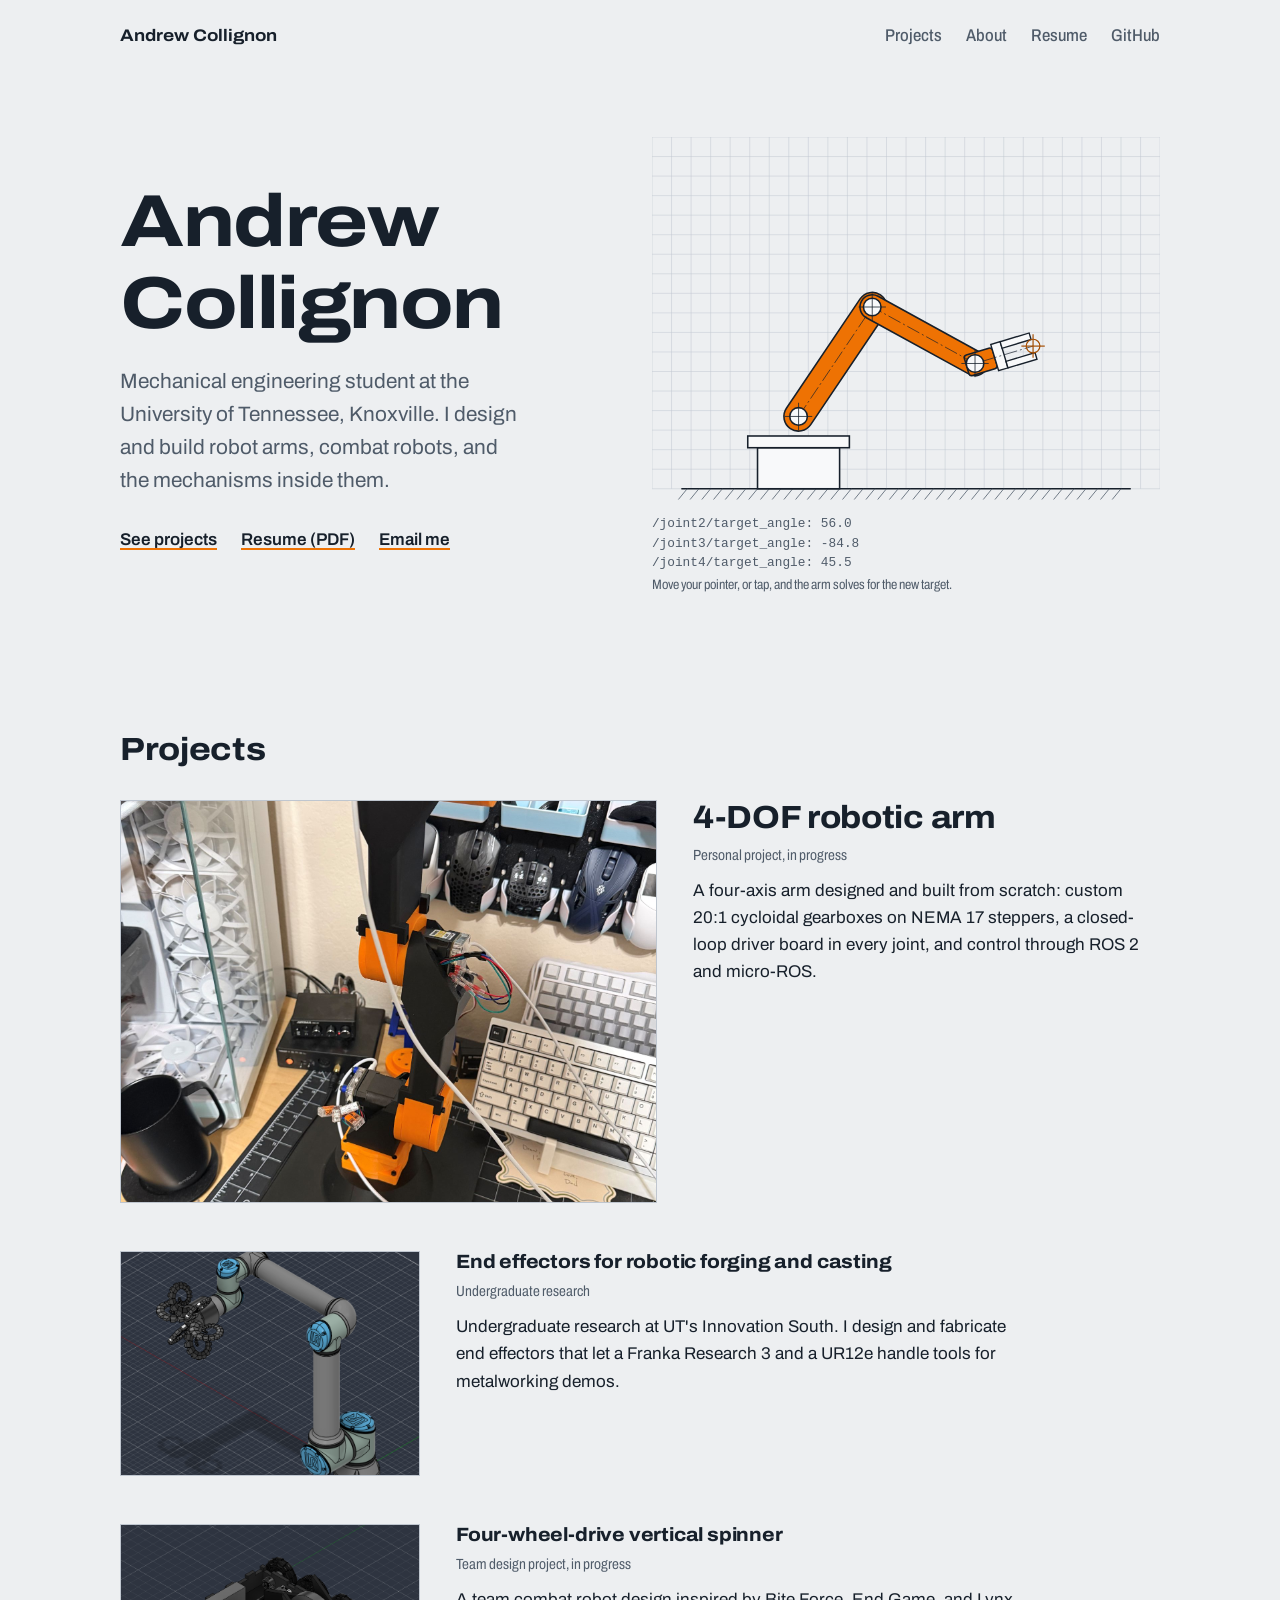
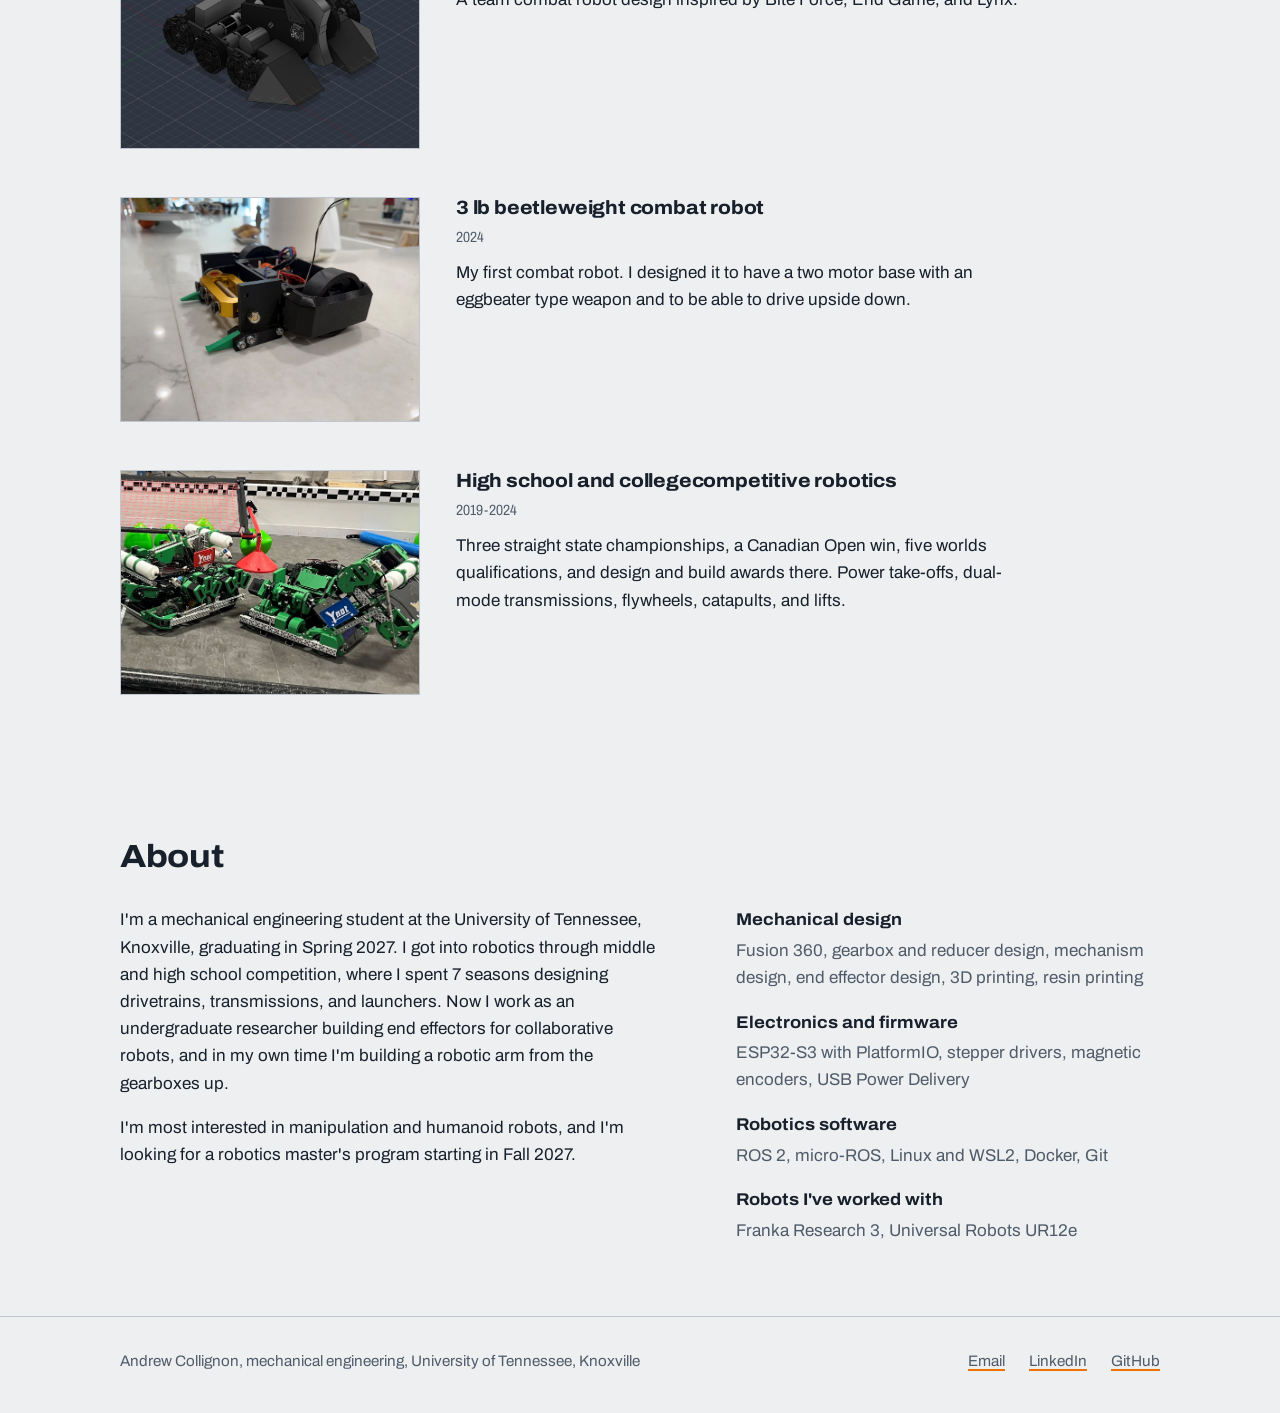
==== commit ca0dd688: "updated seasons" ====
--- a/index.html
+++ b/index.html
@@ -113,7 +113,7 @@
       <h2>About</h2>
       <div class="about">
         <div>
-          <p>I'm a mechanical engineering student at the University of Tennessee, Knoxville, graduating in Spring 2027. I got into robotics through middle and high school competition, where I spent four seasons designing drivetrains, transmissions, and launchers. Now I work as an undergraduate researcher building end effectors for collaborative robots, and in my own time I'm building a robotic arm from the gearboxes up.</p>
+          <p>I'm a mechanical engineering student at the University of Tennessee, Knoxville, graduating in Spring 2027. I got into robotics through middle and high school competition, where I spent 7 seasons designing drivetrains, transmissions, and launchers. Now I work as an undergraduate researcher building end effectors for collaborative robots, and in my own time I'm building a robotic arm from the gearboxes up.</p>
           <p>I'm most interested in manipulation and humanoid robots, and I'm looking for a robotics master's program starting in Fall 2027.</p>
         </div>
         <dl class="skills">
